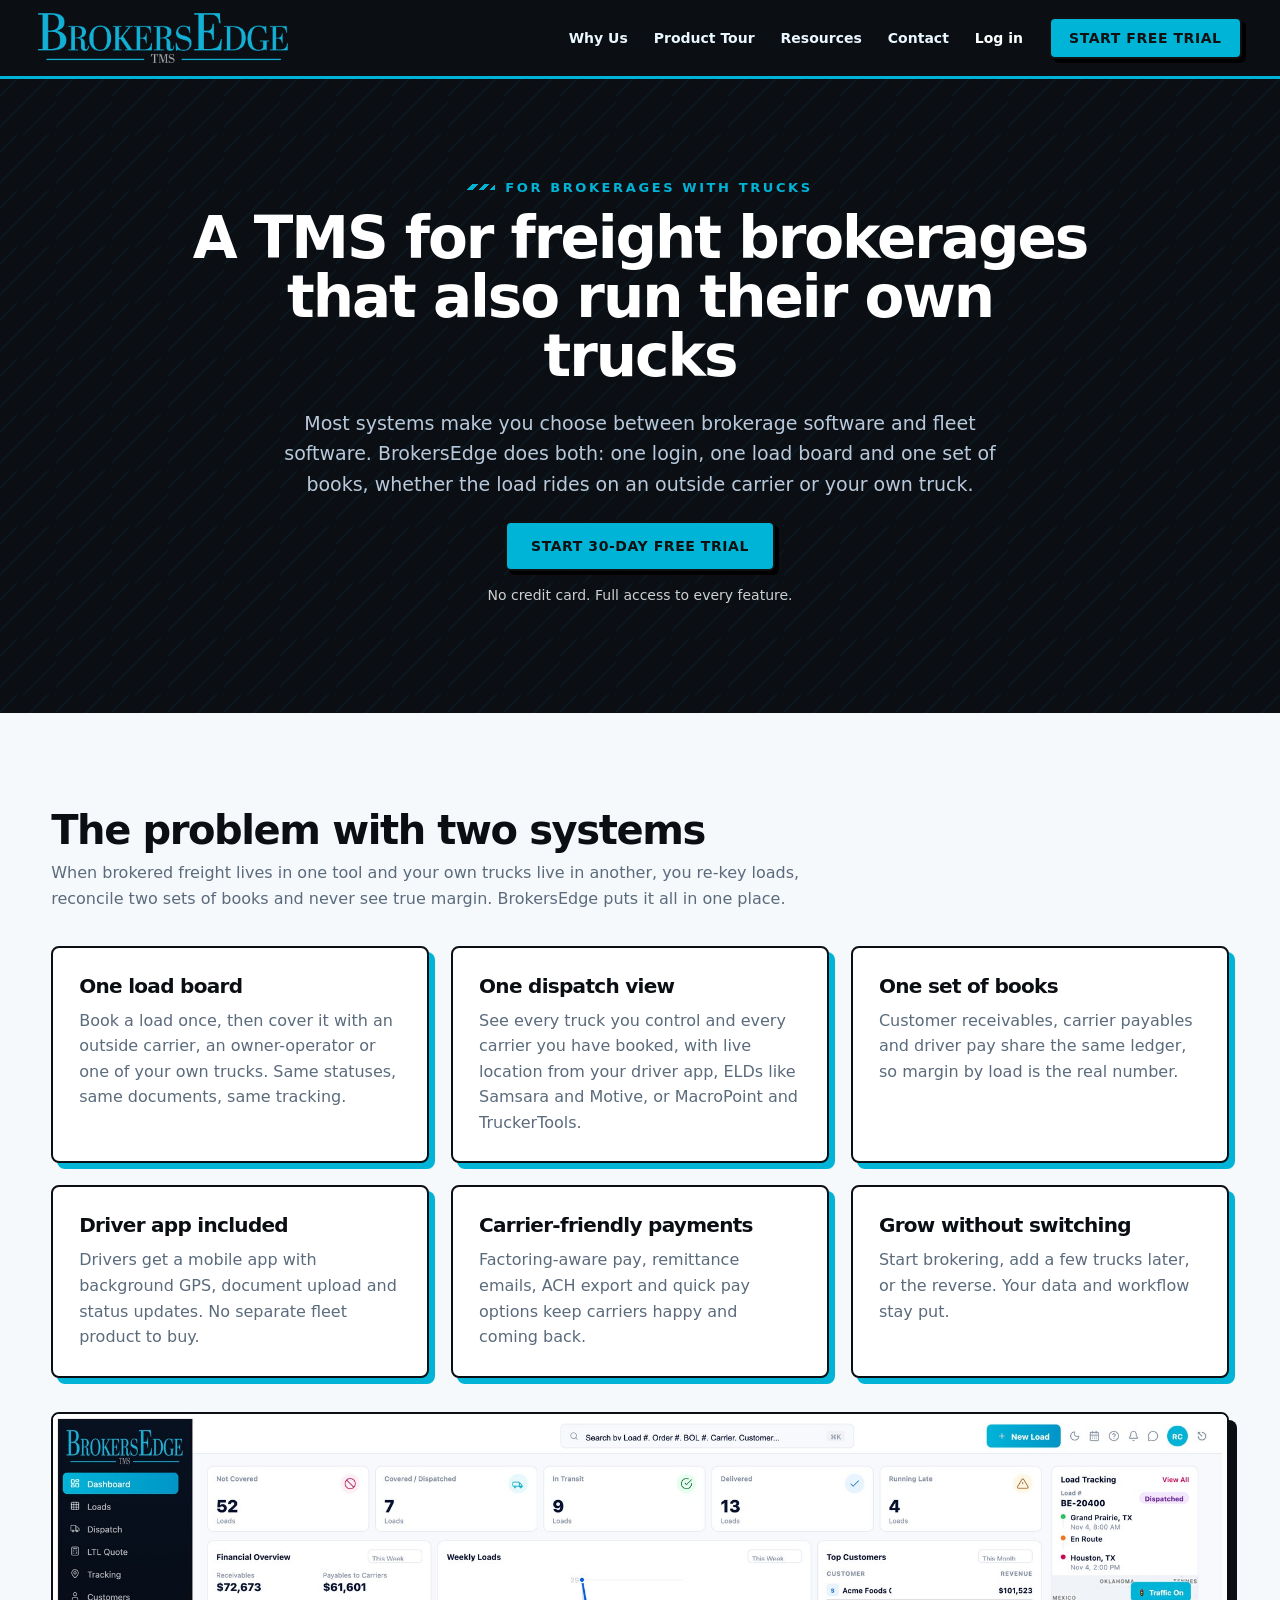
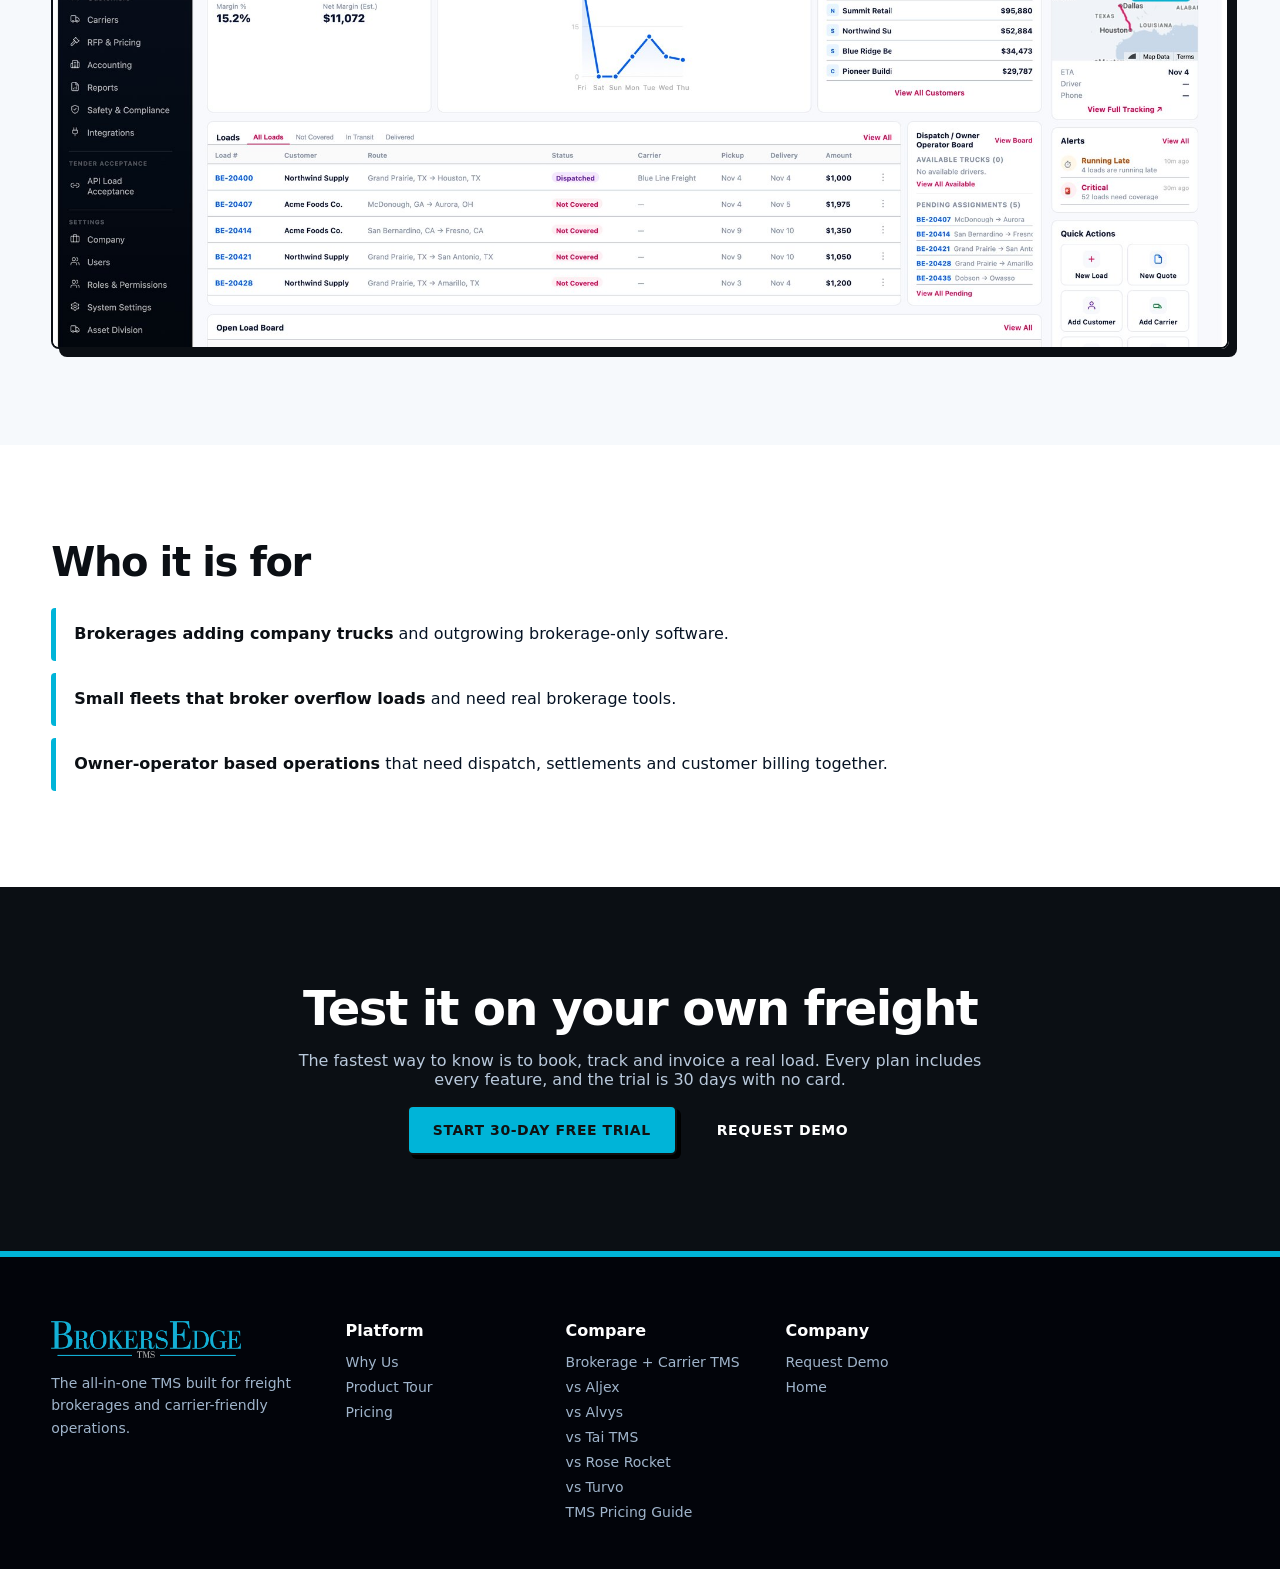
==== brokerage-carrier-tms/index.html @ 04bc756b "Track signup/login CTA clicks as GA4 events" ====
<!DOCTYPE html>
<html lang="en">
<head>
  <meta charset="UTF-8" />
  <meta name="viewport" content="width=device-width, initial-scale=1.0" />
  <title>TMS for Brokerages That Run Their Own Trucks | BrokersEdge TMS</title>
  <meta name="description" content="One TMS for freight brokerages that also run their own trucks: one load board, one dispatch view, one set of books, live tracking and a driver app." />
  <link rel="canonical" href="https://www.brokersedgetms.com/brokerage-carrier-tms/" />
  <link rel="icon" type="image/png" href="/assets/brokersedge-logo-mark.png" />
  <link rel="apple-touch-icon" href="/assets/brokersedge-logo-mark.png" />

  <meta property="og:type" content="website" />
  <meta property="og:site_name" content="BrokersEdge TMS" />
  <meta property="og:title" content="TMS for Brokerages That Run Their Own Trucks | BrokersEdge TMS" />
  <meta property="og:description" content="One TMS for freight brokerages that also run their own trucks: one load board, one dispatch view, one set of books, live tracking and a driver app." />
  <meta property="og:url" content="https://www.brokersedgetms.com/brokerage-carrier-tms/" />
  <meta property="og:image" content="https://www.brokersedgetms.com/assets/new-dashboard.png" />

  <meta name="twitter:card" content="summary_large_image" />
  <meta name="twitter:title" content="TMS for Brokerages That Run Their Own Trucks | BrokersEdge TMS" />
  <meta name="twitter:description" content="One TMS for freight brokerages that also run their own trucks: one load board, one dispatch view, one set of books, live tracking and a driver app." />
  <meta name="twitter:image" content="https://www.brokersedgetms.com/assets/new-dashboard.png" />

  <link rel="stylesheet" href="/styles.css" />
  
<!-- Google tag (gtag.js) -->
<script async src="https://www.googletagmanager.com/gtag/js?id=G-B9E0DRJ74R"></script>
<script>
  window.dataLayer = window.dataLayer || [];
  function gtag(){dataLayer.push(arguments);}
  gtag('js', new Date());
  gtag('config', 'G-B9E0DRJ74R');
</script>
</head>
<body>
  <header class="site-header" id="top">
    <nav class="nav-shell">
      <a class="brand" href="/" aria-label="BrokersEdge TMS home">
        <img src="/assets/brokersedge-logo-wide-clear.png" alt="BrokersEdge TMS logo" />
      </a>
      <button class="menu-toggle" aria-label="Open menu" aria-expanded="false">☰</button>
      <div class="nav-links" data-nav>
        <a href="/#edge">Why Us</a>
        <a href="/#tour">Product Tour</a>
        <a href="/resources/">Resources</a>
        <a href="/#contact">Contact</a>
        <a class="login" href="https://app.brokersedgetms.com/login">Log in</a>
        <a class="btn btn-primary" href="https://app.brokersedgetms.com/signup">Start Free Trial</a>
      </div>
    </nav>
  </header>

  <main>
    <section class="hero section-pad">
      <div class="hero-bg"></div>
      <div class="container center-copy" style="max-width:900px">
        <p class="eyebrow">For brokerages with trucks</p>
        <h1 style="font-size:clamp(34px,5vw,58px)">A TMS for freight brokerages that also run their own trucks</h1>
        <p class="hero-text">Most systems make you choose between brokerage software and fleet software. BrokersEdge does both: one login, one load board and one set of books, whether the load rides on an outside carrier or your own truck.</p>
        <p style="margin-top:22px"><a class="btn btn-primary" href="https://app.brokersedgetms.com/signup">Start 30-Day Free Trial</a></p>
        <p style="margin-top:10px;font-size:14px;opacity:.8">No credit card. Full access to every feature.</p>
      </div>
    </section>
<section class="section-pad light"><div class="container">
  <h2 class="cmp-h">The problem with two systems</h2>
  <p class="cmp-sub">When brokered freight lives in one tool and your own trucks live in another, you re-key loads, reconcile two sets of books and never see true margin. BrokersEdge puts it all in one place.</p>
  <div class="cmp-grid">
    <div class="cmp-card"><h3>One load board</h3><p>Book a load once, then cover it with an outside carrier, an owner-operator or one of your own trucks. Same statuses, same documents, same tracking.</p></div>
    <div class="cmp-card"><h3>One dispatch view</h3><p>See every truck you control and every carrier you have booked, with live location from your driver app, ELDs like Samsara and Motive, or MacroPoint and TruckerTools.</p></div>
    <div class="cmp-card"><h3>One set of books</h3><p>Customer receivables, carrier payables and driver pay share the same ledger, so margin by load is the real number.</p></div>
    <div class="cmp-card"><h3>Driver app included</h3><p>Drivers get a mobile app with background GPS, document upload and status updates. No separate fleet product to buy.</p></div>
    <div class="cmp-card"><h3>Carrier-friendly payments</h3><p>Factoring-aware pay, remittance emails, ACH export and quick pay options keep carriers happy and coming back.</p></div>
    <div class="cmp-card"><h3>Grow without switching</h3><p>Start brokering, add a few trucks later, or the reverse. Your data and workflow stay put.</p></div>
  </div>
  <div class="cmp-shot"><img src="/assets/app-dashboard.jpg" alt="BrokersEdge TMS dashboard" loading="lazy" /></div>
</div></section>
<section class="section-pad"><div class="container">
  <h2 class="cmp-h">Who it is for</h2>
  <ul class="cmp-list">
   <li><b>Brokerages adding company trucks</b> and outgrowing brokerage-only software.</li>
   <li><b>Small fleets that broker overflow loads</b> and need real brokerage tools.</li>
   <li><b>Owner-operator based operations</b> that need dispatch, settlements and customer billing together.</li>
  </ul>
</div></section>
    <section class="section-pad dark-panel">
      <div class="container center-copy">
        <h2>Test it on your own freight</h2>
        <p>The fastest way to know is to book, track and invoice a real load. Every plan includes every feature, and the trial is 30 days with no card.</p>
      </div>
      <div class="container" style="margin-top:16px;text-align:center">
        <a class="btn btn-primary" href="https://app.brokersedgetms.com/signup">Start 30-Day Free Trial</a>
        <a class="btn" href="/#contact" style="margin-left:10px">Request Demo</a>
      </div>
    </section>
  </main>

  <footer class="footer">
    <div class="container footer-grid">
      <div>
        <img src="/assets/brokersedge-logo-wide-clear.png" alt="BrokersEdge TMS logo" />
        <p>The all-in-one TMS built for freight brokerages and carrier-friendly operations.</p>
      </div>
      <div><h4>Platform</h4><a href="/#edge">Why Us</a><a href="/#tour">Product Tour</a><a href="/#pricing">Pricing</a></div>
      <div><h4>Compare</h4><a href="/brokerage-carrier-tms/">Brokerage + Carrier TMS</a><a href="/vs/aljex/">vs Aljex</a><a href="/vs/alvys/">vs Alvys</a><a href="/vs/tai-tms/">vs Tai TMS</a><a href="/vs/rose-rocket/">vs Rose Rocket</a><a href="/vs/turvo/">vs Turvo</a><a href="/guides/tms-pricing/">TMS Pricing Guide</a></div>
      <div><h4>Company</h4><a href="/#contact">Request Demo</a><a href="/">Home</a></div>
    </div>
  </footer>
  <script src="/script.js"></script>
<script>
/* CTA click tracking -> GA4 events (trial_cta_click, login_click) */
document.addEventListener('click',function(e){
  var a=e.target.closest&&e.target.closest('a[href]'); if(!a||typeof gtag!=='function')return;
  var h=a.getAttribute('href')||'', n='';
  if(h.indexOf('app.brokersedgetms.com/signup')>-1)n='trial_cta_click';
  else if(h.indexOf('app.brokersedgetms.com/login')>-1)n='login_click';
  if(!n)return;
  gtag('event',n,{link_text:(a.textContent||'').trim().slice(0,60),page_path:location.pathname,transport_type:'beacon'});
},true);
</script>
</body>
</html>
---- styles.css ----
:root{
  --ink:#061324;--black:#02040a;--navy:#071528;--navy2:#0a1d36;
  --cyan:#18b7d8;--cyan-2:#7ee7ff;--accent:#00b4d8;--accent-hover:#0098b8;
  --green:#22c55e;--amber:#f59e0b;--white:#fff;--muted:#64748b;--soft:#f6f9fc;--line:#e3ebf4;
  --shadow:0 24px 80px rgba(6,19,36,.16);--radius:22px;
}
*{box-sizing:border-box}
html{scroll-behavior:smooth}
body{margin:0;font-family:Inter,ui-sans-serif,system-ui,-apple-system,"Segoe UI",Arial,sans-serif;color:var(--ink);background:#fff;overflow-x:hidden}
a{color:inherit;text-decoration:none}img{max-width:100%;display:block}
.container{width:min(1180px,92vw);margin:0 auto}.section-pad{padding:96px 0}
h1,h2,h3{letter-spacing:-.03em;margin:0}
h2{font-size:clamp(30px,4vw,48px);line-height:1.08}
.center-copy{text-align:center}.center-copy p{max-width:720px;margin-left:auto;margin-right:auto}
.eyebrow{display:inline-block;color:var(--accent);font-weight:900;font-size:13px;letter-spacing:.14em;text-transform:uppercase;margin:0 0 14px}

/* header */
.site-header{position:sticky;top:0;z-index:50;background:rgba(2,4,10,.82);backdrop-filter:blur(14px);border-bottom:1px solid rgba(24,183,216,.2)}
.nav-shell{width:min(1240px,94vw);margin:auto;display:flex;align-items:center;justify-content:space-between;min-height:76px}
.brand img{width:250px;height:auto}
.nav-links{display:flex;align-items:center;gap:26px;color:#eaf7ff;font-weight:800;font-size:14px}
.nav-links a:not(.btn):hover{color:var(--cyan)}.login{color:#fff}
.menu-toggle{display:none;background:none;border:0;color:#fff;font-size:28px}
.btn{display:inline-flex;align-items:center;justify-content:center;gap:10px;border-radius:13px;padding:15px 24px;font-weight:900;border:1px solid transparent;cursor:pointer;transition:transform .18s,box-shadow .18s,background .18s;font-size:15px;font-family:inherit}
.btn:hover{transform:translateY(-2px)}
.btn-primary{background:linear-gradient(135deg,#00c6ea,#0093b8);color:#00131c;box-shadow:0 10px 30px rgba(0,180,216,.35)}
.btn-primary:hover{box-shadow:0 14px 40px rgba(0,180,216,.55)}
.btn-secondary{background:rgba(255,255,255,.06);color:#fff;border-color:rgba(255,255,255,.28)}
.btn-secondary:hover{background:rgba(255,255,255,.14)}
.btn-lg{padding:18px 30px;font-size:16px}
.pulse{animation:pulseBtn 2.4s infinite}
@keyframes pulseBtn{0%{box-shadow:0 0 0 0 rgba(0,198,234,.55)}70%{box-shadow:0 0 0 18px rgba(0,198,234,0)}100%{box-shadow:0 0 0 0 rgba(0,198,234,0)}}

/* hero */
.hero{position:relative;background:var(--black);color:#fff;overflow:hidden}
.hero-bg{position:absolute;inset:0;background:radial-gradient(900px 500px at 78% 10%,rgba(0,180,216,.28),transparent 60%),radial-gradient(700px 500px at 5% 90%,rgba(24,90,216,.22),transparent 60%);pointer-events:none}
.hero-bg:after{content:"";position:absolute;inset:0;background-image:linear-gradient(rgba(255,255,255,.04) 1px,transparent 1px),linear-gradient(90deg,rgba(255,255,255,.04) 1px,transparent 1px);background-size:56px 56px;-webkit-mask-image:radial-gradient(ellipse at 50% 30%,#000 20%,transparent 75%);mask-image:radial-gradient(ellipse at 50% 30%,#000 20%,transparent 75%)}
.hero .container{position:relative;z-index:2}
.hero h1{font-size:clamp(38px,6vw,72px);line-height:1.02;margin-bottom:22px}
.grad{background:linear-gradient(90deg,#7ee7ff,#00b4d8 50%,#5b8cff);-webkit-background-clip:text;background-clip:text;color:transparent}
.hero-text{font-size:19px;line-height:1.6;color:#b9c9dc;max-width:640px}
.hero-grid{display:grid;grid-template-columns:1.05fr .95fr;gap:56px;align-items:center}
.hero-actions{display:flex;gap:14px;flex-wrap:wrap;margin:30px 0 26px}
.hero-pill{display:inline-flex;align-items:center;gap:8px;background:rgba(0,180,216,.12);border:1px solid rgba(0,180,216,.4);color:var(--cyan-2);padding:8px 14px;border-radius:999px;font-weight:800;font-size:13px;margin-bottom:22px}
.dot{width:8px;height:8px;border-radius:50%;background:var(--green);box-shadow:0 0 0 0 rgba(34,197,94,.7);animation:ping 1.8s infinite}
@keyframes ping{70%{box-shadow:0 0 0 10px rgba(34,197,94,0)}100%{box-shadow:0 0 0 0 rgba(34,197,94,0)}}
.hero-stats{display:flex;gap:34px;flex-wrap:wrap;margin-top:8px}
.hero-stats b{display:block;font-size:30px;color:#fff;letter-spacing:-.03em}.hero-stats span{font-size:13px;color:#8aa0b8;font-weight:700}

/* hero live card */
.live{position:relative;min-height:470px}
.load-card{position:relative;background:linear-gradient(160deg,#0c2240,#071528);border:1px solid rgba(126,231,255,.25);border-radius:24px;padding:24px;box-shadow:0 40px 100px rgba(0,0,0,.55),0 0 80px rgba(0,180,216,.15);animation:floaty 6s ease-in-out infinite}
@keyframes floaty{50%{transform:translateY(-10px)}}
.lc-top{display:flex;justify-content:space-between;align-items:center;margin-bottom:6px}
.lc-id{font-weight:900;font-size:18px}.lc-badge{font-size:12px;font-weight:900;padding:6px 12px;border-radius:999px;background:rgba(0,180,216,.18);color:var(--cyan-2);transition:all .4s}
.lc-lane{color:#9fb4cb;font-size:14px;margin-bottom:22px}
.steps{display:flex;align-items:center;margin:8px 0 26px}
.step{display:flex;flex-direction:column;align-items:center;gap:8px;font-size:11px;font-weight:800;color:#6f86a0;flex:0 0 auto;width:62px;text-align:center}
.step i{width:16px;height:16px;border-radius:50%;background:#16304f;border:2px solid #24476e;transition:all .4s}
.step.on{color:#fff}.step.on i{background:var(--cyan);border-color:var(--cyan-2);box-shadow:0 0 16px rgba(0,198,234,.8)}
.bar{flex:1;height:3px;background:#16304f;margin-bottom:22px;position:relative;overflow:hidden;border-radius:3px}
.bar b{position:absolute;inset:0;width:0;background:linear-gradient(90deg,var(--cyan),var(--cyan-2));transition:width .9s ease}
.bar.on b{width:100%}
.lc-grid{display:grid;grid-template-columns:repeat(3,1fr);gap:10px}
.lc-cell{background:rgba(255,255,255,.05);border-radius:12px;padding:12px}
.lc-cell small{display:block;color:#7f97b2;font-size:11px;font-weight:800;text-transform:uppercase;letter-spacing:.06em}
.lc-cell b{font-size:17px}
.float{position:absolute;background:#fff;color:var(--ink);border-radius:16px;padding:13px 16px;font-size:13px;font-weight:800;box-shadow:0 20px 50px rgba(0,0,0,.45);display:flex;gap:10px;align-items:center;opacity:0;transform:translateY(16px) scale(.96);transition:opacity .6s,transform .6s;max-width:250px}
.float.show{opacity:1;transform:none}
.float small{display:block;font-weight:600;color:var(--muted);font-size:11px}
.float .ic{font-size:22px}
.f1{left:-34px;top:-22px}.f2{right:-24px;top:128px}.f3{left:-40px;bottom:70px}.f4{right:-10px;bottom:-26px}

/* marquee */
.marquee{background:#050b16;border-top:1px solid rgba(255,255,255,.07);border-bottom:1px solid rgba(255,255,255,.07);overflow:hidden;padding:18px 0}
.marquee-track{display:flex;gap:56px;width:max-content;animation:scroll 38s linear infinite;color:#8aa0b8;font-weight:900;font-size:15px;letter-spacing:.02em;white-space:nowrap}
.marquee-track span:before{content:"✦";color:var(--cyan);margin-right:14px}
@keyframes scroll{to{transform:translateX(-50%)}}

/* sections */
.light{background:var(--soft)}
.dark-panel{background:var(--navy);color:#fff}
.dark-panel p{color:#b9c9dc}
.lead{font-size:18px;color:var(--muted);line-height:1.6;margin-top:16px}
.dark-panel .lead{color:#b9c9dc}
.feature-grid{display:grid;grid-template-columns:repeat(3,1fr);gap:22px;margin-top:46px}
.feature-card{background:#fff;border:1px solid var(--line);border-radius:var(--radius);padding:28px;box-shadow:0 10px 30px rgba(6,19,36,.05);transition:transform .25s,box-shadow .25s,border-color .25s}
.feature-card:hover{transform:translateY(-6px);box-shadow:0 24px 60px rgba(0,180,216,.18);border-color:rgba(0,180,216,.5)}
.feature-card h3{font-size:20px;margin:14px 0 8px}.feature-card p{color:var(--muted);line-height:1.6;margin:0}
.icon{width:50px;height:50px;border-radius:14px;background:linear-gradient(135deg,rgba(0,198,234,.18),rgba(91,140,255,.18));display:grid;place-items:center;font-size:24px}
.tag{display:inline-block;margin-top:14px;font-size:12px;font-weight:900;color:#0a7a94;background:#e3f8fd;padding:5px 10px;border-radius:999px}

/* differentiators */
.diff{display:grid;grid-template-columns:repeat(2,1fr);gap:22px;margin-top:46px}
.diff .feature-card{background:linear-gradient(160deg,#0c2240,#08182d);border-color:rgba(126,231,255,.18);color:#fff}
.diff .feature-card p{color:#aebfd3}.diff .feature-card .tag{background:rgba(0,180,216,.16);color:var(--cyan-2)}

/* tour */
.tour-tabs{display:flex;gap:10px;flex-wrap:wrap;justify-content:center;margin:34px 0 26px}
.tour-tab{background:rgba(255,255,255,.06);color:#cfe0f2;border:1px solid rgba(255,255,255,.15);border-radius:999px;padding:12px 22px;font-weight:900;cursor:pointer;font-family:inherit;font-size:14px;transition:all .2s}
.tour-tab.active,.tour-tab:hover{background:var(--accent);color:#00131c;border-color:var(--accent)}
.tour-frame{background:#0a1a2f;border:1px solid rgba(126,231,255,.22);border-radius:22px;box-shadow:0 40px 120px rgba(0,0,0,.5);overflow:hidden}
.tf-bar{display:flex;gap:7px;padding:13px 16px;background:#06111f;align-items:center}
.tf-bar i{width:11px;height:11px;border-radius:50%;background:#26405f}.tf-bar span{margin-left:12px;color:#6f86a0;font-size:12px;font-weight:700}
.tour-pane{display:none;padding:26px;animation:fadeUp .5s}.tour-pane.active{display:block}
@keyframes fadeUp{from{opacity:0;transform:translateY(14px)}to{opacity:1;transform:none}}
.tbl{width:100%;border-collapse:collapse;font-size:14px;color:#dbe8f6}
.tbl th{text-align:left;color:#7f97b2;font-size:11px;letter-spacing:.08em;text-transform:uppercase;padding:10px 12px}
.tbl td{padding:13px 12px;border-top:1px solid rgba(255,255,255,.07)}
.tbl tr:hover td{background:rgba(0,180,216,.07)}
.pill{padding:4px 10px;border-radius:999px;font-size:11px;font-weight:900;display:inline-block}
.p-blue{background:rgba(0,180,216,.18);color:var(--cyan-2)}.p-green{background:rgba(34,197,94,.18);color:#6ee7a0}.p-amber{background:rgba(245,158,11,.18);color:#fbbf6a}.p-gray{background:rgba(255,255,255,.1);color:#cbd5e1}
.split{display:grid;grid-template-columns:1fr 1fr;gap:26px;align-items:center}
.mapbox{position:relative;height:290px;border-radius:16px;background:linear-gradient(160deg,#0b2542,#081a30);border:1px solid rgba(126,231,255,.18);overflow:hidden}
.mapbox svg{position:absolute;inset:0;width:100%;height:100%}
.truck{position:absolute;left:0;top:0;font-size:24px;offset-path:path("M40 230 C 140 60, 260 250, 420 80");animation:drive 9s linear infinite}
@keyframes drive{from{offset-distance:0}to{offset-distance:100%}}
.kv{display:grid;grid-template-columns:1fr 1fr;gap:10px}
.kv div{background:rgba(255,255,255,.05);border-radius:12px;padding:13px}.kv small{display:block;color:#7f97b2;font-size:11px;font-weight:800;text-transform:uppercase}.kv b{font-size:20px;color:#fff}
.steplist{list-style:none;padding:0;margin:0;display:grid;gap:12px}
.steplist li{background:rgba(255,255,255,.05);border-radius:12px;padding:14px 16px;color:#dbe8f6;font-size:14px;display:flex;gap:12px;align-items:center}
.steplist li b{color:var(--cyan-2)}
.live-demo{margin-top:46px;display:grid;grid-template-columns:1fr 1fr;gap:40px;align-items:center}
.phone{width:290px;margin:auto;background:#fff;color:var(--ink);border-radius:36px;padding:14px;border:8px solid #0d1b2e;box-shadow:0 40px 100px rgba(0,0,0,.5)}
.phone h4{margin:6px 6px 2px;font-size:16px}.phone .sub{margin:0 6px 14px;color:var(--muted);font-size:12px}
.ph-map{height:130px;border-radius:14px;background:linear-gradient(160deg,#dff4fb,#c5e7f3);position:relative;overflow:hidden;margin-bottom:12px}
.ph-map svg{position:absolute;inset:0;width:100%;height:100%}
.ph-row{display:flex;justify-content:space-between;background:var(--soft);border-radius:12px;padding:10px 12px;margin-bottom:8px;font-size:12px;font-weight:700}
.ph-row b{font-size:14px}
.tl{margin:12px 4px 4px;font-size:12px;font-weight:700;color:var(--muted);display:grid;gap:8px}
.tl div:before{content:"";display:inline-block;width:9px;height:9px;border-radius:50%;background:var(--accent);margin-right:9px}

/* workflow */
.timeline{display:grid;grid-template-columns:repeat(5,1fr);gap:18px;margin-top:50px;position:relative}
.timeline:before{content:"";position:absolute;top:27px;left:8%;right:8%;height:3px;background:linear-gradient(90deg,transparent,var(--cyan),transparent)}
.tl-step{text-align:center;position:relative}
.tl-step span{width:56px;height:56px;border-radius:50%;background:var(--navy);color:var(--cyan-2);display:grid;place-items:center;margin:0 auto 14px;font-weight:900;font-size:20px;border:2px solid var(--cyan);box-shadow:0 0 22px rgba(0,180,216,.5)}
.tl-step h3{font-size:17px;margin-bottom:6px}.tl-step p{font-size:14px;color:#9fb4cb;margin:0;line-height:1.5}

/* counters */
.stats{display:grid;grid-template-columns:repeat(4,1fr);gap:22px;margin-top:44px}
.stat{background:#fff;border:1px solid var(--line);border-radius:var(--radius);padding:30px;text-align:center}
.stat b{display:block;font-size:48px;letter-spacing:-.04em;background:linear-gradient(90deg,#00b4d8,#5b8cff);-webkit-background-clip:text;background-clip:text;color:transparent}
.stat span{color:var(--muted);font-weight:700;font-size:14px}

/* pricing */
.pricing{display:grid;grid-template-columns:repeat(3,1fr);gap:22px;margin-top:46px;align-items:stretch}
.plan{background:#fff;border:1px solid var(--line);border-radius:var(--radius);padding:32px;display:flex;flex-direction:column;position:relative;transition:transform .25s,box-shadow .25s}
.plan:hover{transform:translateY(-6px);box-shadow:var(--shadow)}
.plan.pop{background:linear-gradient(160deg,#0c2240,#071528);color:#fff;border-color:var(--cyan);box-shadow:0 30px 80px rgba(0,180,216,.3);transform:scale(1.03)}
.plan.pop:hover{transform:scale(1.03) translateY(-6px)}
.plan .ribbon{position:absolute;top:-14px;left:50%;transform:translateX(-50%);background:var(--accent);color:#00131c;font-weight:900;font-size:12px;padding:6px 14px;border-radius:999px}
.plan h3{font-size:22px}.price{font-size:54px;font-weight:900;letter-spacing:-.04em;margin:12px 0 2px}.price small{font-size:16px;font-weight:700;color:var(--muted)}
.plan.pop .price small,.plan.pop li{color:#b9c9dc}
.plan ul{list-style:none;padding:0;margin:22px 0 26px;display:grid;gap:11px;flex:1}
.plan li{color:#334155;font-size:15px;font-weight:600}.plan li:before{content:"✓";color:var(--accent);font-weight:900;margin-right:10px}
.plan .btn{width:100%}
.plan:not(.pop) .btn-primary{background:var(--black);color:#fff;box-shadow:none}

/* faq */
.faq{max-width:820px;margin:44px auto 0;display:grid;gap:12px}
.faq details{background:#fff;border:1px solid var(--line);border-radius:16px;padding:20px 24px}
.faq summary{font-weight:900;cursor:pointer;font-size:17px}.faq p{color:var(--muted);line-height:1.6;margin:12px 0 0}

/* form / cta */
.cta-grid{display:grid;grid-template-columns:1fr 1fr;gap:56px;align-items:center}
.lead-form{background:#fff;color:var(--ink);border-radius:24px;padding:30px;display:grid;gap:16px;box-shadow:0 30px 90px rgba(0,0,0,.4)}
.lead-form label{display:grid;gap:7px;font-weight:800;font-size:14px}
.lead-form input{padding:15px;border:1px solid #d5e0ec;border-radius:12px;font-size:16px;font-family:inherit}
.lead-form input:focus{outline:2px solid var(--accent);border-color:transparent}

/* footer */
.footer{background:#02040a;color:#9fb4cb;padding:64px 0 40px}
.footer-grid{display:grid;grid-template-columns:1.4fr 1fr 1fr 1fr 1.2fr;gap:34px}
.footer img{width:190px;margin-bottom:14px}.footer h4{color:#fff;margin:0 0 14px}.footer a{display:block;margin:9px 0;font-size:14px}.footer a:hover{color:var(--cyan)}.footer p{font-size:14px;line-height:1.6}
.newsletter{display:flex;gap:8px}.newsletter input{flex:1;min-width:0;padding:12px;border-radius:10px;border:1px solid #1f3652;background:#0a1626;color:#fff}.newsletter button{border:0;border-radius:10px;background:var(--accent);padding:0 16px;font-weight:900;cursor:pointer}

/* reveal */
.reveal{opacity:0;transform:translateY(34px);transition:opacity .8s,transform .8s}
.reveal.in{opacity:1;transform:none}
.reveal[data-d="1"]{transition-delay:.1s}.reveal[data-d="2"]{transition-delay:.2s}.reveal[data-d="3"]{transition-delay:.3s}.reveal[data-d="4"]{transition-delay:.4s}
@media (prefers-reduced-motion:reduce){*{animation:none!important;transition:none!important}.reveal{opacity:1;transform:none}}

@media(max-width:980px){
  .hero-grid,.cta-grid,.split,.live-demo{grid-template-columns:1fr}
  .feature-grid,.pricing,.diff{grid-template-columns:1fr}.stats{grid-template-columns:1fr 1fr}
  .timeline{grid-template-columns:1fr}.timeline:before{display:none}
  .footer-grid{grid-template-columns:1fr 1fr}.plan.pop{transform:none}.plan.pop:hover{transform:translateY(-6px)}
  .float{display:none}.live{min-height:0}
  .menu-toggle{display:block}
  .nav-links{display:none;position:absolute;top:76px;left:0;right:0;background:#02040a;flex-direction:column;padding:24px;gap:18px;align-items:flex-start;border-bottom:1px solid rgba(24,183,216,.2)}
  .nav-links.open{display:flex}
}

/* ===== Industrial identity override ===== */
:root{--amber:#00b4d8;--amber-2:#7ee7ff;--steel:#0b0f14;--steel2:#121923;--paper:#f4f8fb;--radius:8px}
body{font-family:"Inter Tight",Inter,ui-sans-serif,system-ui,-apple-system,"Segoe UI",Arial,sans-serif}
.eyebrow{color:var(--amber);letter-spacing:.2em;display:inline-flex;align-items:center;gap:10px}
.eyebrow:before{content:"";width:28px;height:6px;background:repeating-linear-gradient(-45deg,var(--amber) 0 4px,#111 4px 8px)}
.light .eyebrow,.section-pad:not(.dark-panel):not(.hero) .eyebrow{color:#0086a3}
h1,h2,h3{letter-spacing:-.035em}
.site-header{background:#0b0f14;backdrop-filter:none;border-bottom:3px solid var(--amber)}
.btn{border-radius:6px;text-transform:uppercase;letter-spacing:.04em;font-size:14px}
.btn-primary{background:var(--amber);color:#111;box-shadow:4px 4px 0 #000;border:2px solid #111}
.btn-primary:hover{box-shadow:6px 6px 0 #000;transform:translate(-2px,-2px)}
.btn-secondary{background:transparent;border:2px solid #fff;border-radius:6px}
.pulse{animation:none}
.nav-links .btn{padding:11px 18px}
.hero,.dark-panel{background:var(--steel)}
.hero-bg{background:none}
.hero-bg:after{background-image:repeating-linear-gradient(-45deg,rgba(0,180,216,.05) 0 2px,transparent 2px 22px);-webkit-mask-image:none;mask-image:none}
.grad{background:none;color:var(--amber);-webkit-text-fill-color:var(--amber);position:relative}
.hero-pill{background:var(--amber);color:#111;border:0;border-radius:3px;font-weight:900;text-transform:uppercase;letter-spacing:.08em;font-size:12px}
.dot{background:#111;box-shadow:none;animation:blink 1.4s infinite}
@keyframes blink{50%{opacity:.2}}
.hero-stats b{color:var(--amber)}
/* load ticket */
.load-card{background:var(--paper);color:#161616;border:none;border-radius:4px;box-shadow:10px 10px 0 var(--amber);font-family:ui-monospace,SFMono-Regular,Menlo,monospace;animation:none;transform:rotate(1.2deg);position:relative}
.load-card:before{content:"";position:absolute;left:0;right:0;top:-8px;height:8px;background:radial-gradient(circle at 6px 0,transparent 5px,var(--paper) 5.5px) 0 0/16px 8px repeat-x}
.lc-id{font-size:20px;letter-spacing:.02em}.lc-id:before{content:"LOAD # ";font-size:11px;color:#777}
.lc-badge{background:#161616;color:var(--amber);border-radius:2px;text-transform:uppercase;letter-spacing:.1em}
.lc-lane{color:#555}
.step{color:#8a9aa8}.step i{background:var(--paper);border:2px solid #8a9aa8;border-radius:2px}
.step.on{color:#161616}.step.on i{background:var(--amber);border-color:#161616;box-shadow:none}
.bar{background:repeating-linear-gradient(90deg,#8a9aa8 0 6px,transparent 6px 10px);height:3px}.bar b{background:#161616}
.lc-cell{background:#e1ebf2;border-radius:2px}.lc-cell small{color:#5f6f7d}.lc-cell b{color:#161616}.lc-cell b[style]{color:#12803a!important}
.float{background:var(--amber);color:#111;border-radius:2px;box-shadow:4px 4px 0 #000;border:2px solid #111;transform:rotate(-2deg) translateY(16px)}
.float.show{transform:rotate(-2deg)}.f2,.f4{transform:rotate(2deg) translateY(16px)}.f2.show,.f4.show{transform:rotate(2deg)}
.float small{color:#00323d}
/* road */
.road{position:relative;height:46px;margin-top:56px;border-top:6px solid #1c2530;background:#161d27;overflow:hidden}
.road:before{content:"";position:absolute;left:0;right:0;top:20px;height:4px;background:repeating-linear-gradient(90deg,var(--amber) 0 34px,transparent 34px 68px);animation:lane 1.2s linear infinite}
@keyframes lane{to{background-position:-68px 0}}
.rtruck{position:absolute;top:2px;font-size:30px;left:-60px;animation:haul 9s linear infinite;transform:scaleX(-1)}
@keyframes haul{to{left:110%}}
/* marquee as hazard tape */
.marquee{background:var(--amber);border:0;padding:12px 0;border-top:3px solid #111;border-bottom:3px solid #111}
.marquee-track{color:#111;font-weight:900;text-transform:uppercase;letter-spacing:.08em;font-size:14px}.marquee-track span:before{content:"▰";color:#111}
/* squared components */
.feature-card,.stat,.plan,.faq details,.lead-form,.tour-frame,.phone{border-radius:6px}
.feature-card{box-shadow:none;border:2px solid #111;background:#fff}
.feature-card:hover{box-shadow:6px 6px 0 var(--amber);transform:translate(-3px,-3px);border-color:#111}
.icon{border-radius:4px;background:var(--amber)}
.tag{background:#111;color:var(--amber);border-radius:2px;text-transform:uppercase;letter-spacing:.06em;font-size:11px}
.diff .feature-card{background:var(--steel2);border:2px solid #2a3544;color:#fff}.diff .feature-card:hover{box-shadow:6px 6px 0 var(--amber);border-color:var(--amber)}
.diff .feature-card .tag{background:var(--amber);color:#111}
.tour-tab{border-radius:4px;text-transform:uppercase;letter-spacing:.05em;font-size:13px}
.tour-tab.active,.tour-tab:hover{background:var(--amber);color:#111;border-color:var(--amber)}
.tour-frame{border:2px solid #2a3544;box-shadow:10px 10px 0 var(--amber);background:var(--steel2)}.tf-bar{background:#0b0f14}
.pill{border-radius:2px}.p-blue{background:rgba(0,180,216,.18);color:var(--amber-2)}
.kv div,.steplist li{border-radius:4px;border-left:4px solid var(--amber)}
.mapbox{border-radius:4px;background:#0f1722}
.tl-step span{border-radius:4px;background:var(--amber);color:#111;border:2px solid #111;box-shadow:4px 4px 0 #000}
.timeline:before{height:0;border-top:4px dashed var(--amber);background:none}
.stat{border:2px solid #111;background:#fff}.stat b{background:none;color:#111;-webkit-text-fill-color:#111}.stat:nth-child(odd){box-shadow:6px 6px 0 var(--amber)}
.plan{border:2px solid #111;box-shadow:none}.plan:hover{box-shadow:8px 8px 0 var(--amber);transform:translate(-3px,-3px)}
.plan.pop{background:var(--steel);border-color:#111;box-shadow:10px 10px 0 var(--amber);transform:none}.plan.pop:hover{transform:translate(-3px,-3px)}
.plan .ribbon{background:var(--amber);color:#111;border-radius:2px;border:2px solid #111}
.plan li:before{color:#0086a3}.plan:not(.pop) .btn-primary{background:var(--amber);color:#111;box-shadow:4px 4px 0 #000}
.faq details{border:2px solid #111}
.phone{border-radius:28px;border-color:#111}
.lead-form{border:3px solid var(--amber);box-shadow:none}.lead-form input{border-radius:4px}
.footer{border-top:6px solid var(--amber)}
.light{background:#f6f9fc}
.newsletter button{background:var(--amber);color:#111}
.reveal{transform:translateY(24px)}
.shot{border:2px solid #2a3544;border-radius:6px;overflow:hidden;box-shadow:12px 12px 0 var(--amber);background:#fff;max-width:1100px;margin:0 auto}
.shot img,.tour-img{width:100%;height:auto;display:block}
.shot .tf-bar{background:#0b0f14}
.tour-pane:has(.tour-img){padding:0}
.trial-banner{margin-top:40px;background:var(--steel);color:#fff;border:2px solid #111;border-radius:6px;box-shadow:8px 8px 0 var(--amber);padding:22px 28px;display:flex;align-items:center;gap:22px;flex-wrap:wrap;justify-content:space-between}
.trial-banner b{font-size:24px;letter-spacing:-.02em;color:var(--amber)}.trial-banner span{flex:1;min-width:240px;color:#cfdbe8;font-weight:600}
.int-wrap{margin-top:46px;display:grid;gap:14px;overflow:hidden;-webkit-mask-image:linear-gradient(90deg,transparent,#000 8%,#000 92%,transparent);mask-image:linear-gradient(90deg,transparent,#000 8%,#000 92%,transparent)}
.int-row{overflow:hidden}.int-track{display:flex;gap:14px;width:max-content;animation:scroll 40s linear infinite}
.int-row.rev .int-track{animation-direction:reverse;animation-duration:48s}
.int-track span{background:var(--steel2);border:2px solid #2a3544;color:#fff;font-weight:800;font-size:17px;padding:16px 28px;border-radius:4px;white-space:nowrap}
.int-track span:hover{border-color:var(--amber);color:var(--amber)}

.gal{display:grid;grid-template-columns:1fr 1fr;gap:26px;margin-top:44px}
.gal-item{margin:0}.gal-item.wide{grid-column:1/-1}
.gal-item img{width:100%;height:auto;display:block;border:2px solid #2a3544;border-radius:6px;box-shadow:8px 8px 0 var(--amber);background:#fff}
.gal-item figcaption{margin-top:18px;font-weight:900;text-transform:uppercase;letter-spacing:.06em;font-size:14px;color:var(--amber)}
@media(max-width:980px){.gal{grid-template-columns:1fr}}

/* Whole-card click targets */
.feature-card{position:relative}
.feature-card h3 a::after{content:"";position:absolute;inset:0;z-index:1}
.feature-card h3 a{color:inherit;text-decoration:none}
.feature-card:has(h3 a){cursor:pointer;transition:transform .15s,box-shadow .15s}
.feature-card:has(h3 a):hover{transform:translate(-2px,-2px);box-shadow:6px 6px 0 #00b4d8}

/* Comparison / content pages */
.cmp-grid{display:grid;grid-template-columns:repeat(auto-fit,minmax(280px,1fr));gap:22px;margin-top:34px}
.cmp-card{background:#fff;border:2px solid #0b0f14;border-radius:8px;padding:26px;box-shadow:6px 6px 0 #00b4d8}
.cmp-card h3{margin:0 0 10px;font-size:20px;color:#0b0f14}
.cmp-card p{margin:0;color:#5b6b7c;line-height:1.6}
.cmp-table{width:100%;border-collapse:collapse;background:#fff;border:2px solid #0b0f14;border-radius:8px;overflow:hidden}
.cmp-table th{background:#0b0f14;color:#fff;text-align:left;padding:16px 20px}
.cmp-table th:nth-child(2){background:#00b4d8;color:#0b0f14}
.cmp-table td{padding:15px 20px;border-bottom:1px solid #dbe5ee;vertical-align:top;line-height:1.5}
.cmp-table td:first-child{font-weight:800;width:24%}
.cmp-table tr:nth-child(even) td{background:#f4f8fb}
.cmp-table td .y{color:#00809c;font-weight:800}
.cmp-note{color:#5b6b7c;margin-top:18px;font-size:14px}
.cmp-h{font-size:clamp(26px,3.4vw,40px);margin:0 0 8px;color:#0b0f14}
.cmp-sub{color:#5b6b7c;max-width:760px;margin:0 0 6px;line-height:1.6}
.cmp-list{margin:24px 0 0;padding:0;list-style:none;display:grid;gap:12px}
.cmp-list li{padding:14px 18px;background:#fff;border-left:5px solid #00b4d8;border-radius:4px;line-height:1.55}
.cmp-list li b{color:#0b0f14}
.cmp-shot{margin-top:34px;border:2px solid #0b0f14;border-radius:8px;overflow:hidden;box-shadow:8px 8px 0 #0b0f14}
.cmp-shot img{display:block;width:100%;height:auto}
@media(max-width:700px){.cmp-table{font-size:14px}.cmp-table td,.cmp-table th{padding:12px}}

/* Interactive tour */
.tour-tabs{display:flex;gap:12px;flex-wrap:wrap;justify-content:center;margin:34px 0 28px}
.tour-tab{background:#121923;color:#e6eef6;border:2px solid #2a3544;border-radius:4px;padding:14px 24px;font-weight:900;text-transform:uppercase;letter-spacing:.06em;font-size:14px;cursor:pointer;font-family:inherit;transition:all .15s}
.tour-tab:hover{border-color:#00b4d8;color:#fff}
.tour-tab.active{background:#00b4d8;border-color:#00b4d8;color:#04141a}
.tour-stage{position:relative;max-width:1180px;margin:0 auto}
.tour-frame{border:2px solid #2a3544;border-radius:6px;box-shadow:10px 10px 0 #00b4d8;overflow:hidden;background:#fff}
.tour-slide{display:none;cursor:pointer;animation:fadeUp .4s}
.tour-slide.active{display:block}
.tour-slide img{width:100%;height:auto;display:block}
.tour-arrow{position:absolute;top:50%;transform:translateY(-50%);z-index:3;width:48px;height:48px;border-radius:4px;border:2px solid #0b0f14;background:#00b4d8;color:#04141a;font-size:30px;line-height:1;font-weight:900;cursor:pointer;box-shadow:4px 4px 0 #0b0f14}
.tour-arrow.prev{left:-24px}.tour-arrow.next{right:-24px}
.tour-arrow:hover{background:#7ee7ff}
.tour-cap{text-align:center;margin-top:30px;font-weight:900;text-transform:uppercase;letter-spacing:.06em;font-size:15px;color:#00b4d8}
@media(max-width:1250px){.tour-arrow.prev{left:6px}.tour-arrow.next{right:6px}}
@media(max-width:700px){.tour-tab{padding:10px 14px;font-size:12px}}

/* ---- Distinct identity: route card, trust row, tour rail, pricing ladder ---- */
.route-card{background:#0f1620;border:2px solid #2a3544;border-radius:6px;padding:22px;box-shadow:12px 12px 0 #00b4d8;max-width:480px;margin-left:auto}
.rc-head{display:flex;justify-content:space-between;font-weight:900;letter-spacing:.12em;font-size:12px;color:#8fa3b8}
.rc-live{color:#00b4d8;display:flex;align-items:center;gap:6px}.rc-live i{width:8px;height:8px;border-radius:50%;background:#00b4d8;animation:pulseDot 1.4s infinite}
@keyframes pulseDot{50%{opacity:.25}}
.rc-map{width:100%;height:auto;margin:14px 0;border:1px solid #243546;border-radius:4px;display:block}
.rc-lane{display:flex;align-items:center;justify-content:space-between;gap:10px}
.rc-lane small,.rc-row small{display:block;font-size:11px;letter-spacing:.12em;color:#6f869b;font-weight:800}
.rc-lane b{font-size:20px;color:#fff}.rc-arrow{color:#00b4d8;font-size:26px;font-weight:900}
.rc-row{display:grid;grid-template-columns:repeat(3,1fr);gap:10px;margin-top:16px;padding-top:16px;border-top:1px dashed #2a3544}
.rc-row b{font-size:22px;color:#fff}
.rc-paid{margin-top:16px;padding:12px 14px;background:#06222b;border-left:5px solid #00b4d8;color:#cfe9f0;font-size:14px;animation:paidIn 9s infinite}
.rc-paid span{display:inline-block;background:#00b4d8;color:#04141a;font-weight:900;padding:2px 10px;border-radius:3px;margin-right:8px;letter-spacing:.1em}
@keyframes paidIn{0%,70%{opacity:.35}80%,100%{opacity:1}}
.trust-row{list-style:none;display:flex;flex-wrap:wrap;gap:12px 22px;padding:0;margin:30px 0 0}
.trust-row li{font-weight:800;color:#cfe0f2;font-size:15px;padding-left:26px;position:relative}
.trust-row li::before{content:"";position:absolute;left:0;top:3px;width:16px;height:16px;border-radius:3px;background:#00b4d8;box-shadow:inset 0 0 0 4px #0b0f14,0 0 0 2px #00b4d8}
/* Tour: vertical rail + screen */
.tour-wrap{display:grid;grid-template-columns:270px 1fr;gap:34px;align-items:start;margin-top:30px}
.tour-wrap .tour-tabs{flex-direction:column;flex-wrap:nowrap;justify-content:flex-start;gap:8px;margin:0}
.tour-wrap .tour-tab{text-align:left;text-transform:none;letter-spacing:0;padding:14px 18px;display:block;border-left:5px solid #2a3544}
.tour-wrap .tour-tab b{display:block;font-size:16px;text-transform:uppercase;letter-spacing:.05em}
.tour-wrap .tour-tab small{display:block;font-size:13px;font-weight:600;opacity:.7;margin-top:2px}
.tour-wrap .tour-tab.active{border-left-color:#fff}
.tour-wrap .tour-stage{grid-column:2;max-width:none;margin:0}
.tour-wrap .tour-cap{grid-column:2;margin-top:0;text-align:left}
.tour-wrap .tour-arrow.prev{left:12px}.tour-wrap .tour-arrow.next{right:12px}
@media(max-width:1000px){.tour-wrap{grid-template-columns:1fr}.tour-wrap .tour-tabs{flex-direction:row;flex-wrap:wrap}.tour-wrap .tour-tab small{display:none}.tour-wrap .tour-stage,.tour-wrap .tour-cap{grid-column:1}}
/* Pricing ladder */
.ladder{display:grid;gap:16px;margin-top:34px;max-width:980px}
.rung{display:grid;grid-template-columns:170px 1fr auto auto;align-items:center;gap:26px;background:#fff;border:2px solid #0b0f14;border-radius:6px;padding:22px 26px;box-shadow:6px 6px 0 #0b0f14}
.rung.pop{background:#0b0f14;color:#fff;box-shadow:6px 6px 0 #00b4d8}
.rg-loads b{font-size:48px;line-height:1;display:block;color:#00b4d8}.rg-loads span{font-weight:800;font-size:13px;text-transform:uppercase;letter-spacing:.08em;opacity:.75}
.rg-mid em{font-style:normal;font-weight:900;font-size:19px;display:block}.rg-mid small{opacity:.7;font-size:14px}
.rg-price{font-size:40px;font-weight:900}.rg-price small{font-size:16px;opacity:.7}
@media(max-width:800px){.rung{grid-template-columns:1fr 1fr}.rg-mid{grid-column:1/-1}}

/* Real load status bar (matches the app) */
.lsbar{display:flex;align-items:flex-start;background:#fff;border-radius:4px;margin-top:16px;padding:16px 8px 12px}
.ls-step{flex:1;display:flex;flex-direction:column;align-items:center;position:relative}
.ls-line{position:absolute;top:9px;right:50%;width:100%;height:2px;background:#d8e0ea;z-index:0;transition:background .4s}
.ls-step:first-child .ls-line{display:none}
.ls-dot{width:20px;height:20px;border-radius:50%;background:#d8e0ea;display:flex;align-items:center;justify-content:center;z-index:1;transition:all .4s;box-sizing:border-box}
.ls-dot svg{opacity:0}
.ls-step p{margin:6px 0 0;font-size:10px;line-height:1.25;text-align:center;color:#7a8a9c;font-weight:500}
.ls-step.done .ls-line{background:#22c55e}
.ls-step.done .ls-dot{background:#22c55e}.ls-step.done .ls-dot svg{opacity:1}
.ls-step.done p{color:#0b0f14;font-weight:500}
.ls-step.active .ls-dot{background:#005fee;border:3px solid #e8f4ff;box-shadow:0 0 0 2px #005fee33}
.ls-step.active p{color:#005fee;font-weight:800}
@media(max-width:520px){.ls-step p{font-size:8px}}

/* Driver app section */
.driver-grid{display:grid;grid-template-columns:380px 1fr;gap:70px;align-items:center}
.dphone{width:340px;margin:0 auto;background:#f4f7fb;border:10px solid #1b2430;border-radius:38px;box-shadow:12px 12px 0 #00b4d8;padding:30px 14px 18px;color:#0b0f14;position:relative}
.dp-notch{position:absolute;top:8px;left:50%;width:90px;height:20px;background:#1b2430;border-radius:12px;transform:translateX(-50%)}
.dp-head{display:flex;align-items:center;gap:10px;background:#fff;border-radius:10px;padding:10px 12px;margin-bottom:10px}
.dp-back{font-size:26px;color:#5b6b7c;line-height:1}
.dp-head b{display:block;font-size:16px}.dp-head small{color:#5b6b7c;font-size:12px}
.dp-steps{display:flex;justify-content:space-between;background:#fff;border-radius:10px;padding:10px 6px;margin-bottom:10px}
.dp-steps span{flex:1;text-align:center;font-size:11px;font-weight:800;color:#8fa0b2}
.dp-steps span em{display:block;font-style:normal;font-weight:600;font-size:8px;margin-top:2px}
.dp-steps .on{color:#16a34a}.dp-steps .cur{color:#005fee}
.dp-live{background:#eafaf0;border:1.5px solid #86d9a5;border-radius:10px;padding:10px 12px;margin-bottom:10px}
.dp-live b{color:#16a34a;font-size:14px;display:block}.dp-live small{color:#5b6b7c;font-size:11px}
.dp-card{background:#fff;border-radius:10px;padding:12px;margin-bottom:10px;border:1px solid #e3eaf2}
.dp-row{display:flex;align-items:center;gap:8px}.dp-row small{margin-left:auto;color:#5b6b7c;font-size:11px}
.dp-row i{width:9px;height:9px;border-radius:50%}.dp-row i.g{background:#22c55e}.dp-row i.r{background:#ef4444}
.dp-card p{margin:8px 0;font-weight:800;font-size:17px}
.dp-btns{display:flex;gap:8px}.dp-btns span{flex:1;text-align:center;padding:9px;border-radius:8px;font-size:13px;font-weight:800}
.dp-btns .nav{background:#e6efff;color:#005fee;border:1px solid #b8cffb}.dp-btns .call{background:#eafaf0;color:#16a34a;border:1px solid #86d9a5}
.drv-list{list-style:none;padding:0;margin:24px 0 30px;display:grid;gap:14px}
.drv-list li{padding:14px 18px;background:#121923;border-left:5px solid #00b4d8;border-radius:4px;color:#cfe0f2;line-height:1.55}
.drv-list li b{color:#fff}
@media(max-width:900px){.driver-grid{grid-template-columns:1fr;gap:40px}}
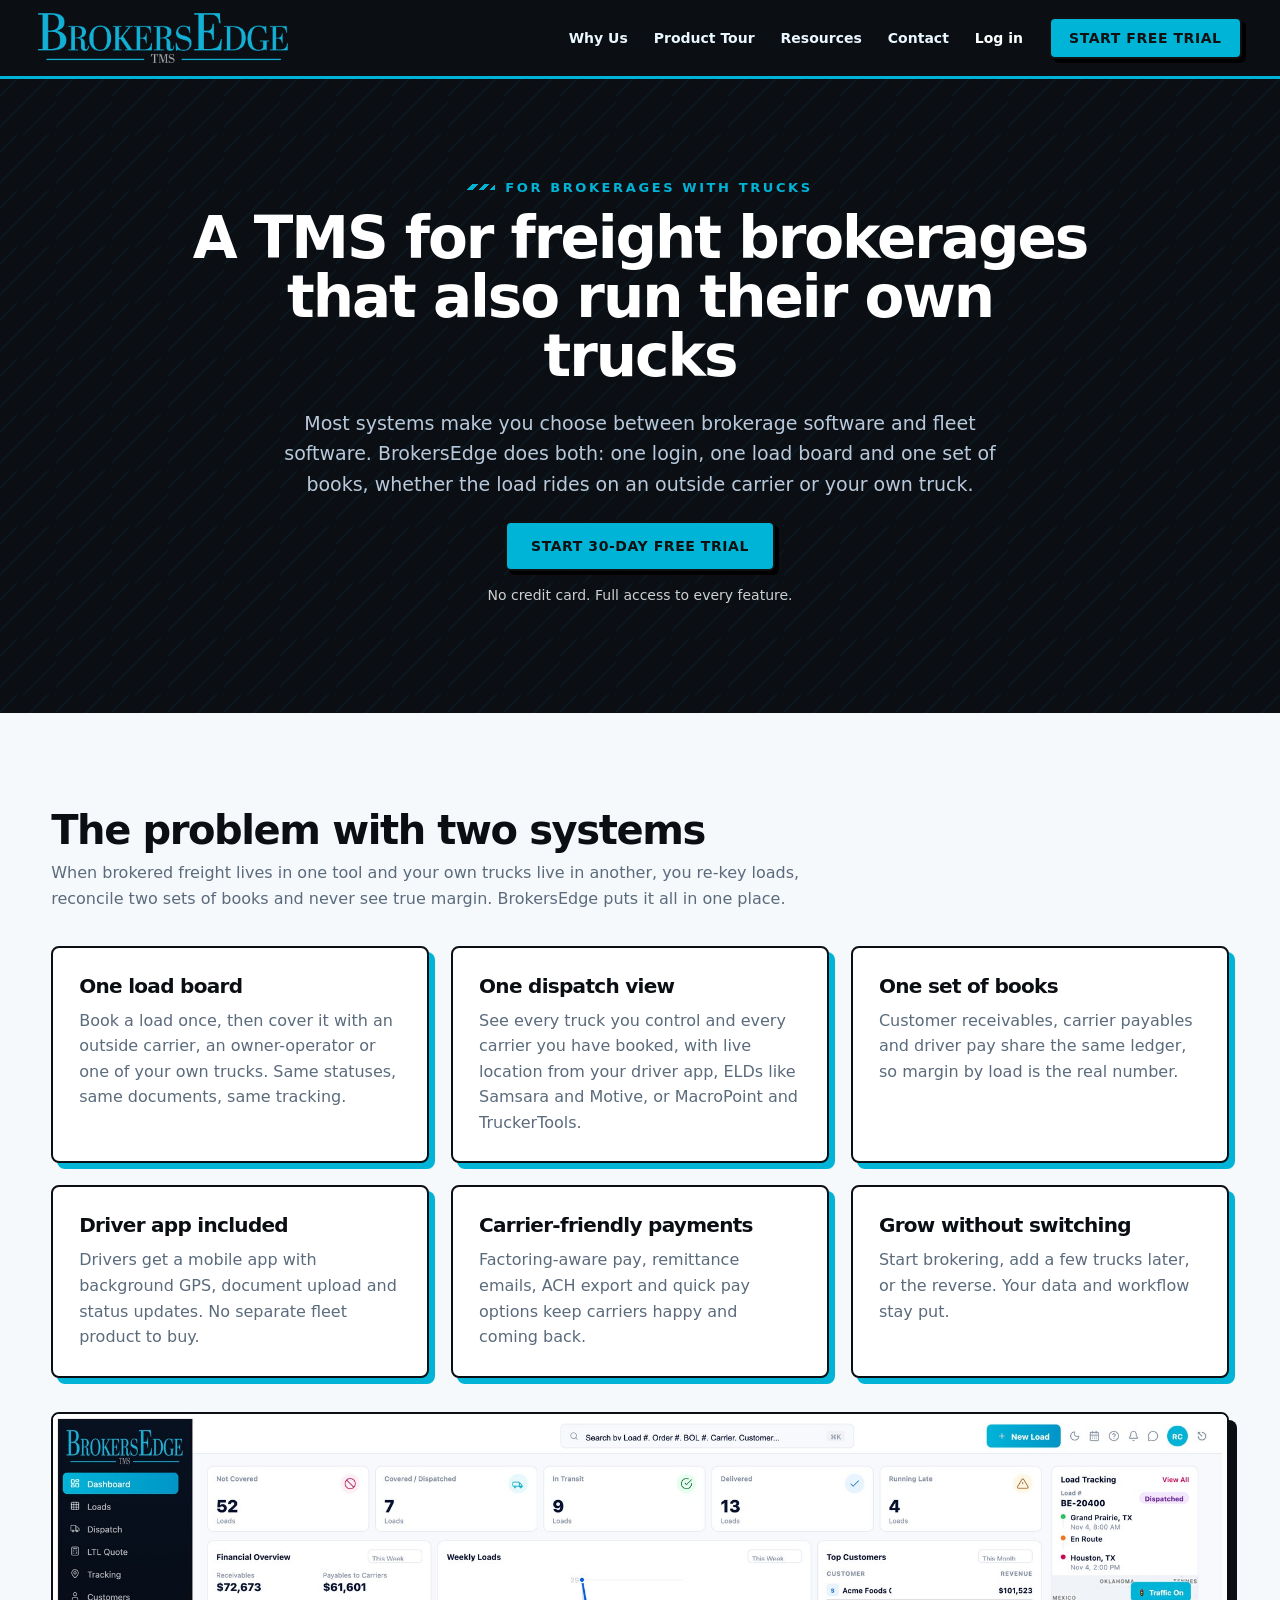
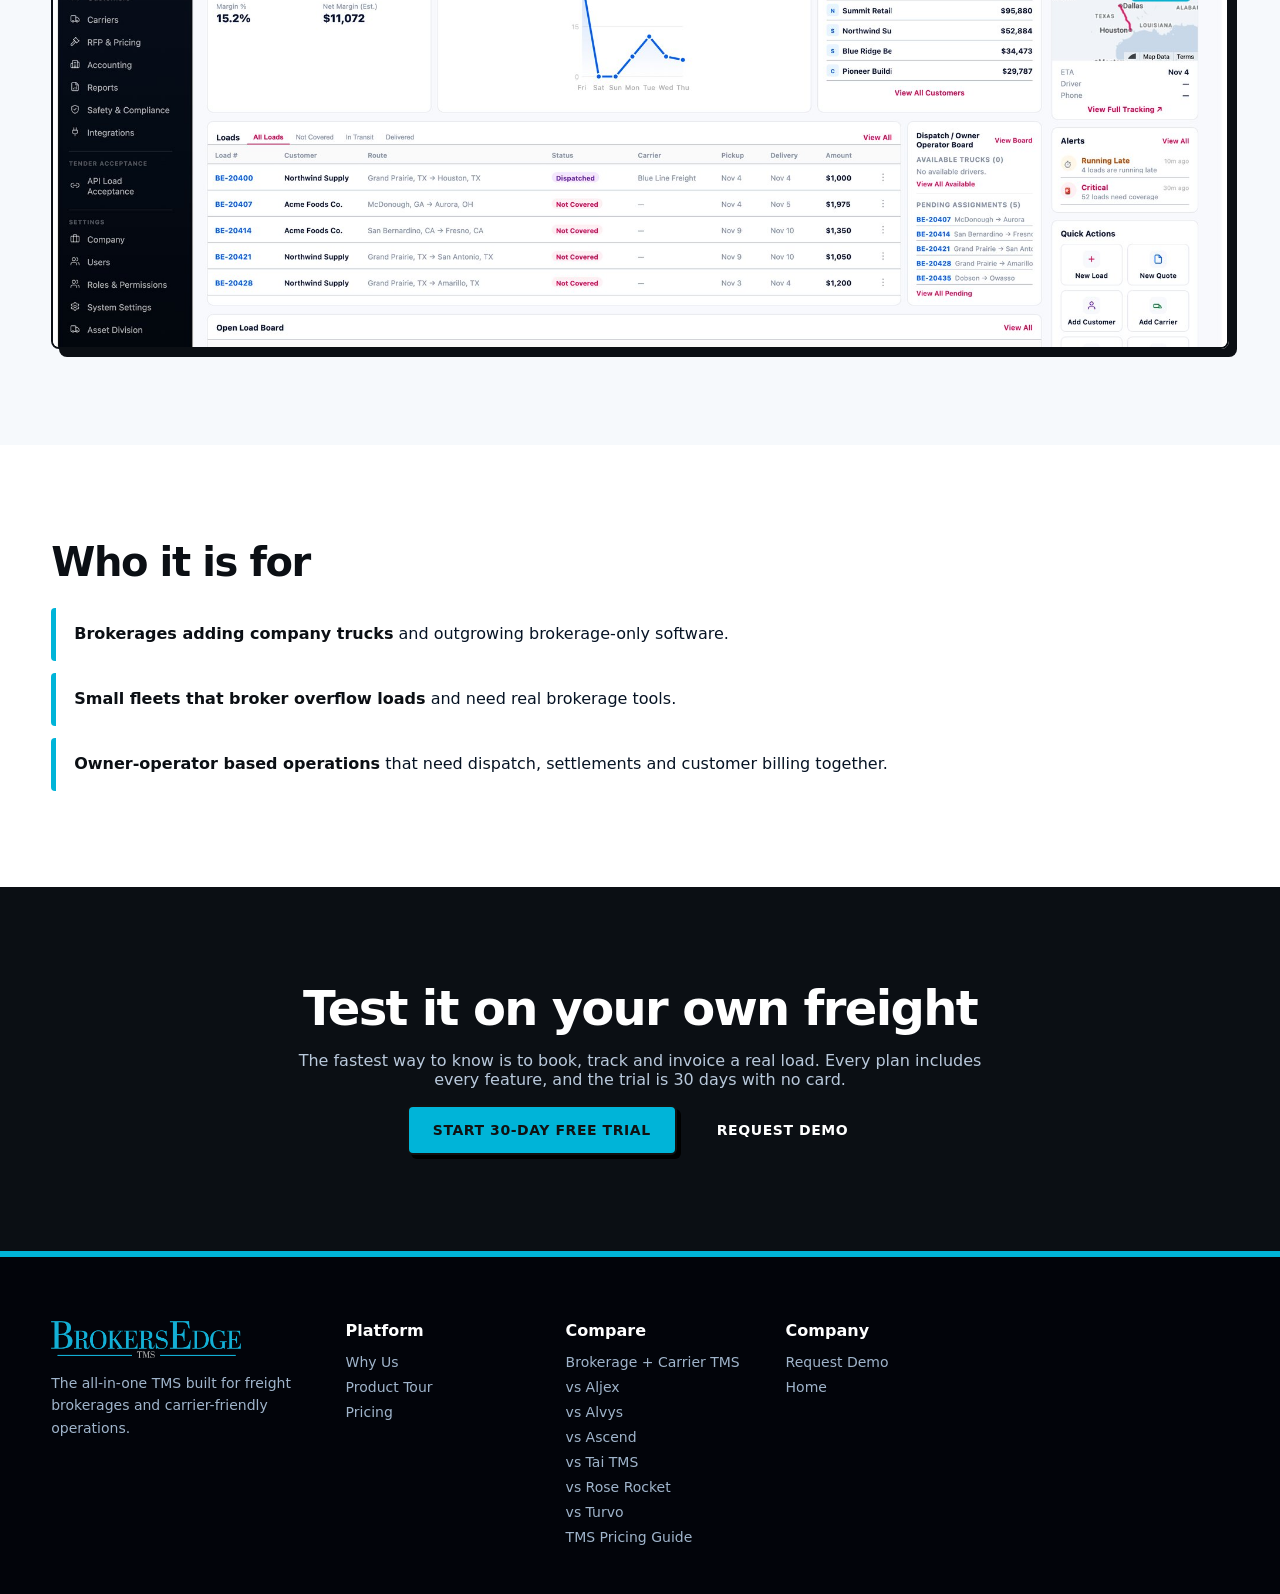
==== commit 6c51d7e2: "Add /vs/ascend/ comparison page, link from switch page and footers" ====
--- a/brokerage-carrier-tms/index.html
+++ b/brokerage-carrier-tms/index.html
@@ -40,7 +40,7 @@
       </a>
       <button class="menu-toggle" aria-label="Open menu" aria-expanded="false">☰</button>
       <div class="nav-links" data-nav>
-        <a href="/#edge">Why Us</a>
+        <a href="/#why">Why Us</a>
         <a href="/#tour">Product Tour</a>
         <a href="/resources/">Resources</a>
         <a href="/#contact">Contact</a>
@@ -100,8 +100,8 @@
         <img src="/assets/brokersedge-logo-wide-clear.png" alt="BrokersEdge TMS logo" />
         <p>The all-in-one TMS built for freight brokerages and carrier-friendly operations.</p>
       </div>
-      <div><h4>Platform</h4><a href="/#edge">Why Us</a><a href="/#tour">Product Tour</a><a href="/#pricing">Pricing</a></div>
-      <div><h4>Compare</h4><a href="/brokerage-carrier-tms/">Brokerage + Carrier TMS</a><a href="/vs/aljex/">vs Aljex</a><a href="/vs/alvys/">vs Alvys</a><a href="/vs/tai-tms/">vs Tai TMS</a><a href="/vs/rose-rocket/">vs Rose Rocket</a><a href="/vs/turvo/">vs Turvo</a><a href="/guides/tms-pricing/">TMS Pricing Guide</a></div>
+      <div><h4>Platform</h4><a href="/#why">Why Us</a><a href="/#tour">Product Tour</a><a href="/#pricing">Pricing</a></div>
+      <div><h4>Compare</h4><a href="/brokerage-carrier-tms/">Brokerage + Carrier TMS</a><a href="/vs/aljex/">vs Aljex</a><a href="/vs/alvys/">vs Alvys</a><a href="/vs/ascend/">vs Ascend</a><a href="/vs/tai-tms/">vs Tai TMS</a><a href="/vs/rose-rocket/">vs Rose Rocket</a><a href="/vs/turvo/">vs Turvo</a><a href="/guides/tms-pricing/">TMS Pricing Guide</a></div>
       <div><h4>Company</h4><a href="/#contact">Request Demo</a><a href="/">Home</a></div>
     </div>
   </footer>
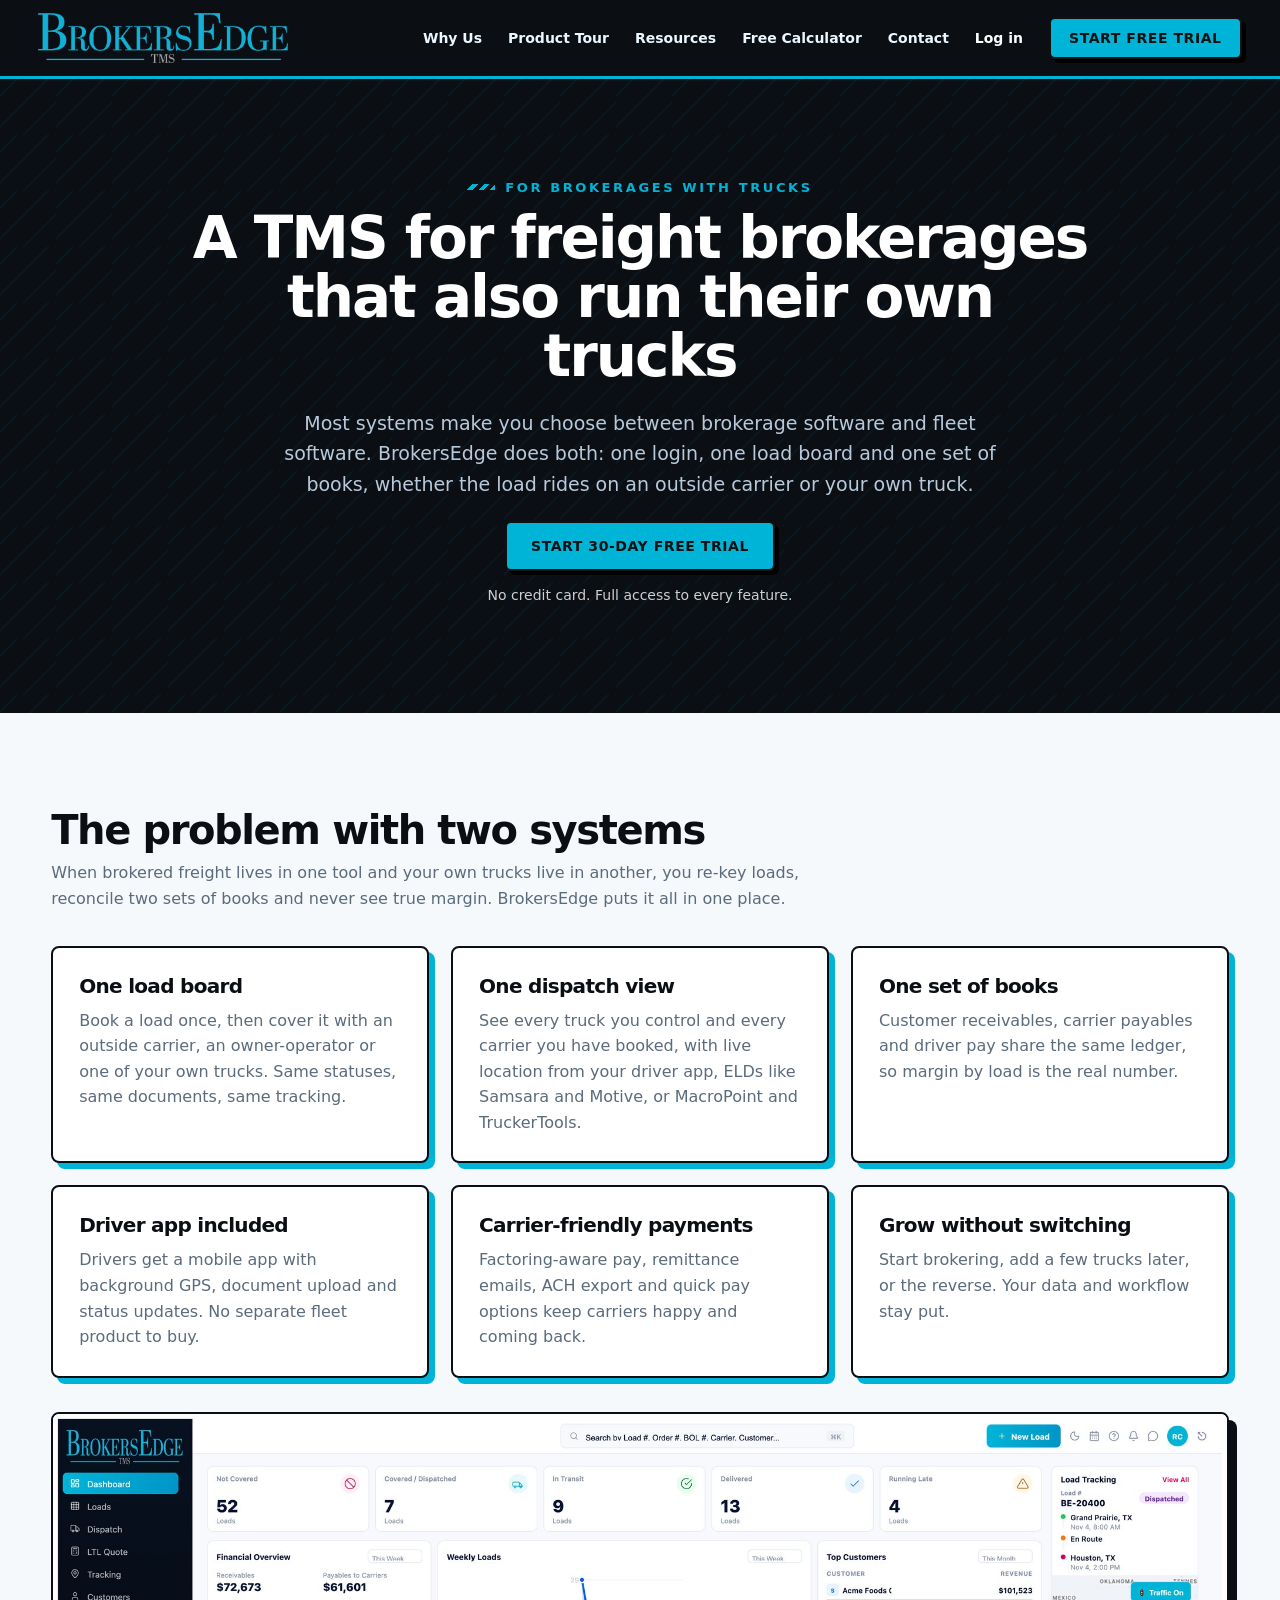
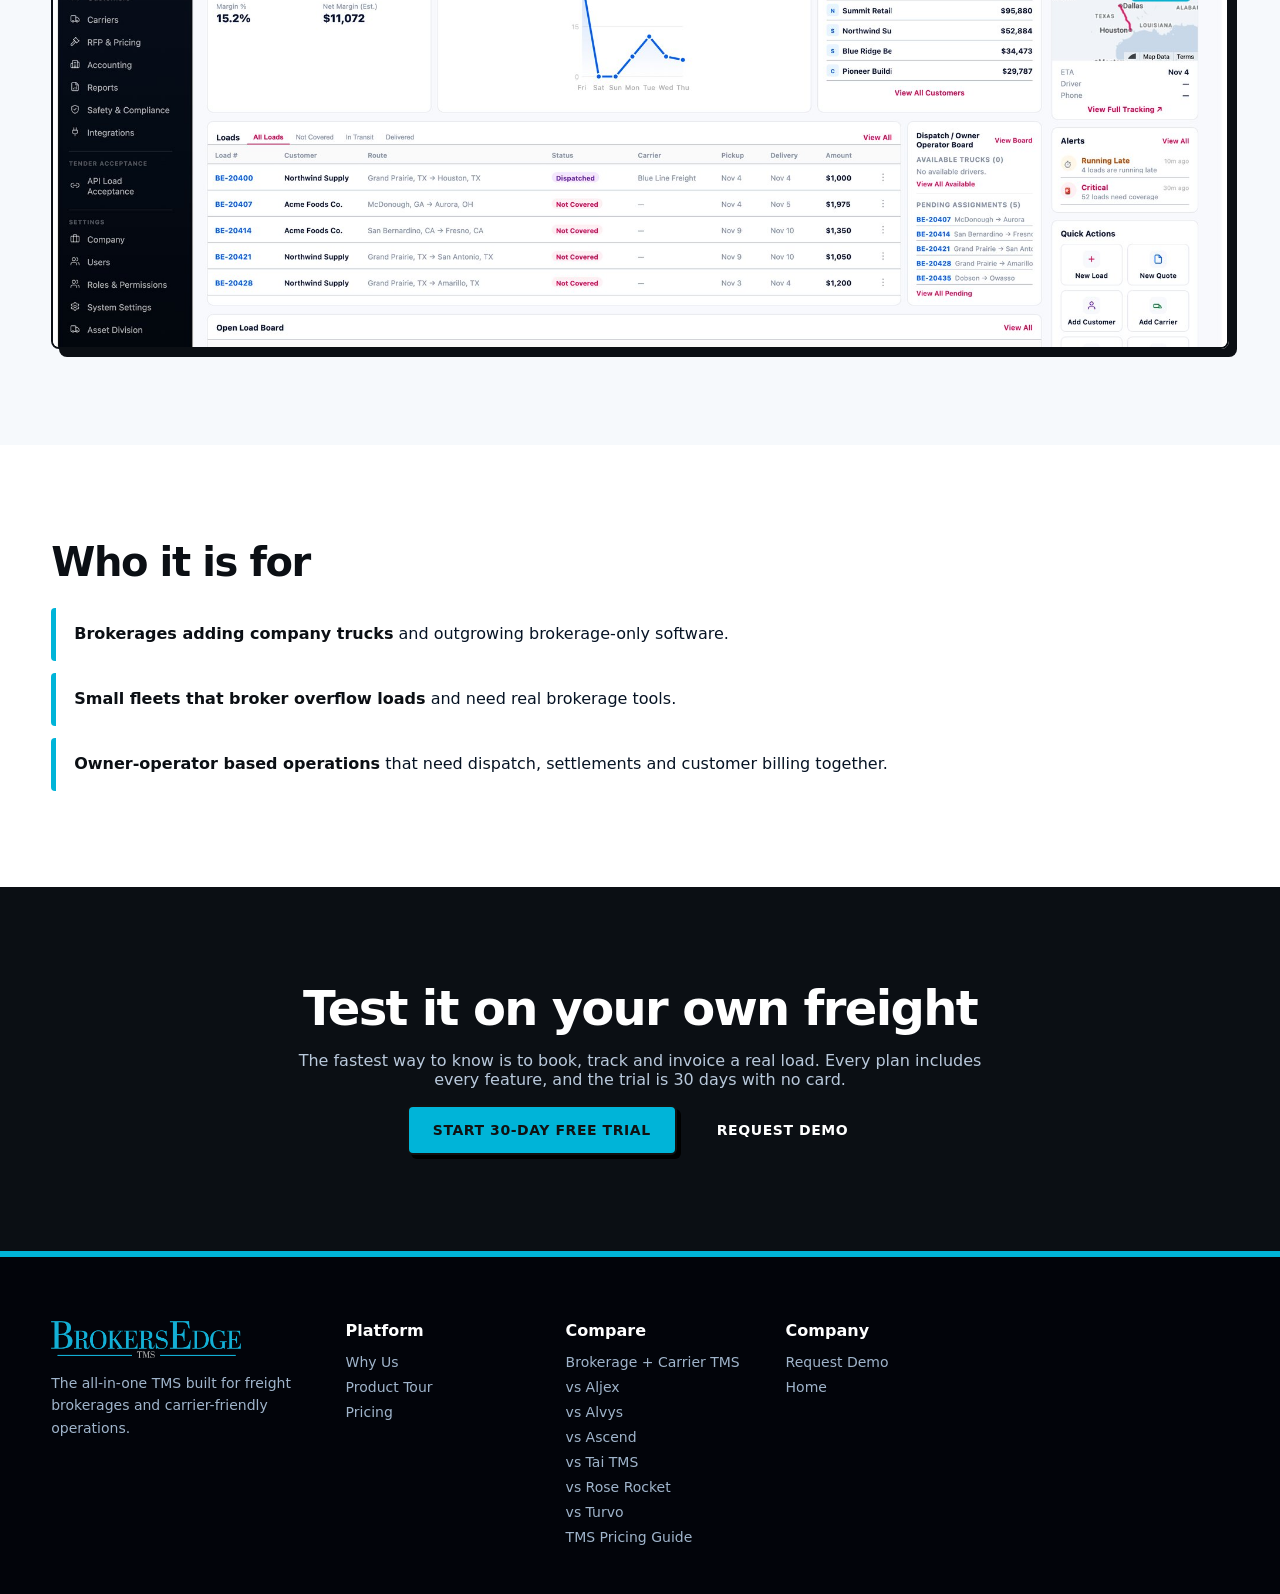
==== commit 2f048893: "Feature free calculator on homepage and nav" ====
--- a/brokerage-carrier-tms/index.html
+++ b/brokerage-carrier-tms/index.html
@@ -43,6 +43,7 @@
         <a href="/#why">Why Us</a>
         <a href="/#tour">Product Tour</a>
         <a href="/resources/">Resources</a>
+        <a href="/tools/broker-margin-calculator/">Free Calculator</a>
         <a href="/#contact">Contact</a>
         <a class="login" href="https://app.brokersedgetms.com/login">Log in</a>
         <a class="btn btn-primary" href="https://app.brokersedgetms.com/signup">Start Free Trial</a>
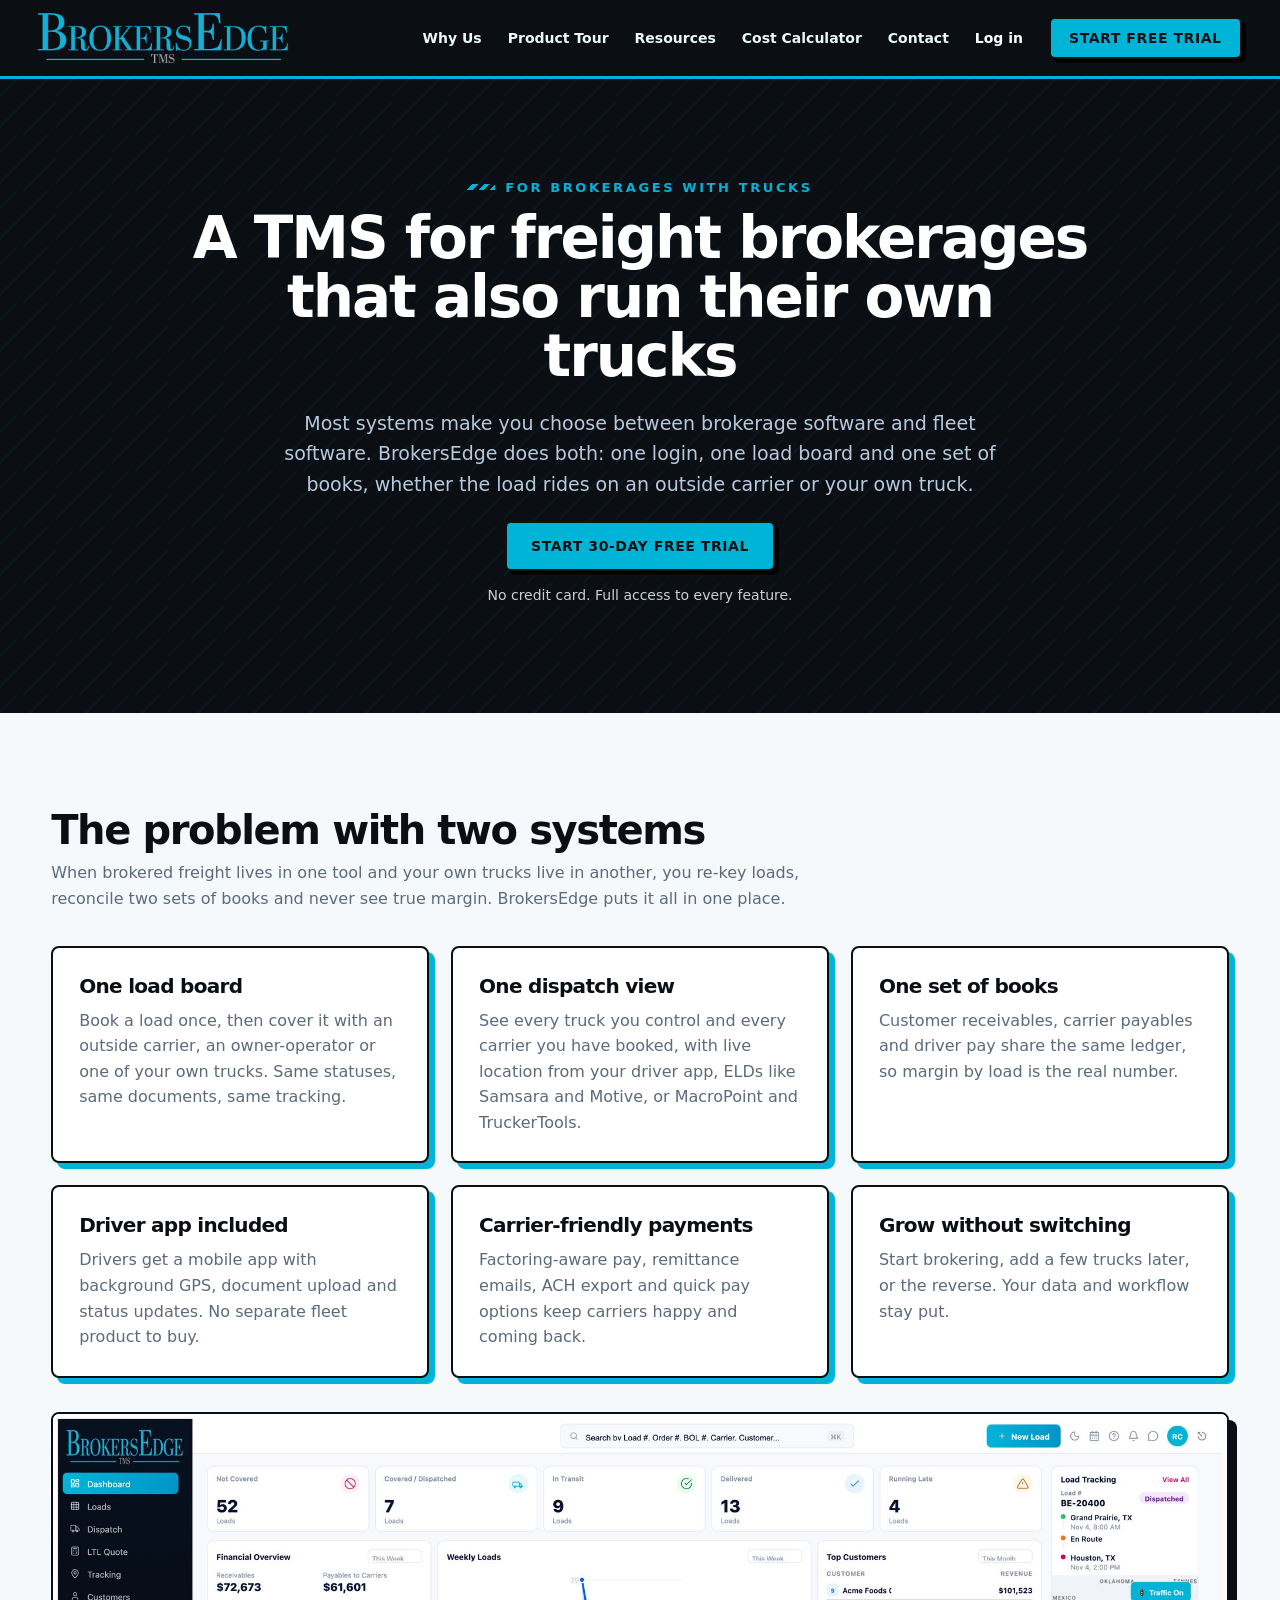
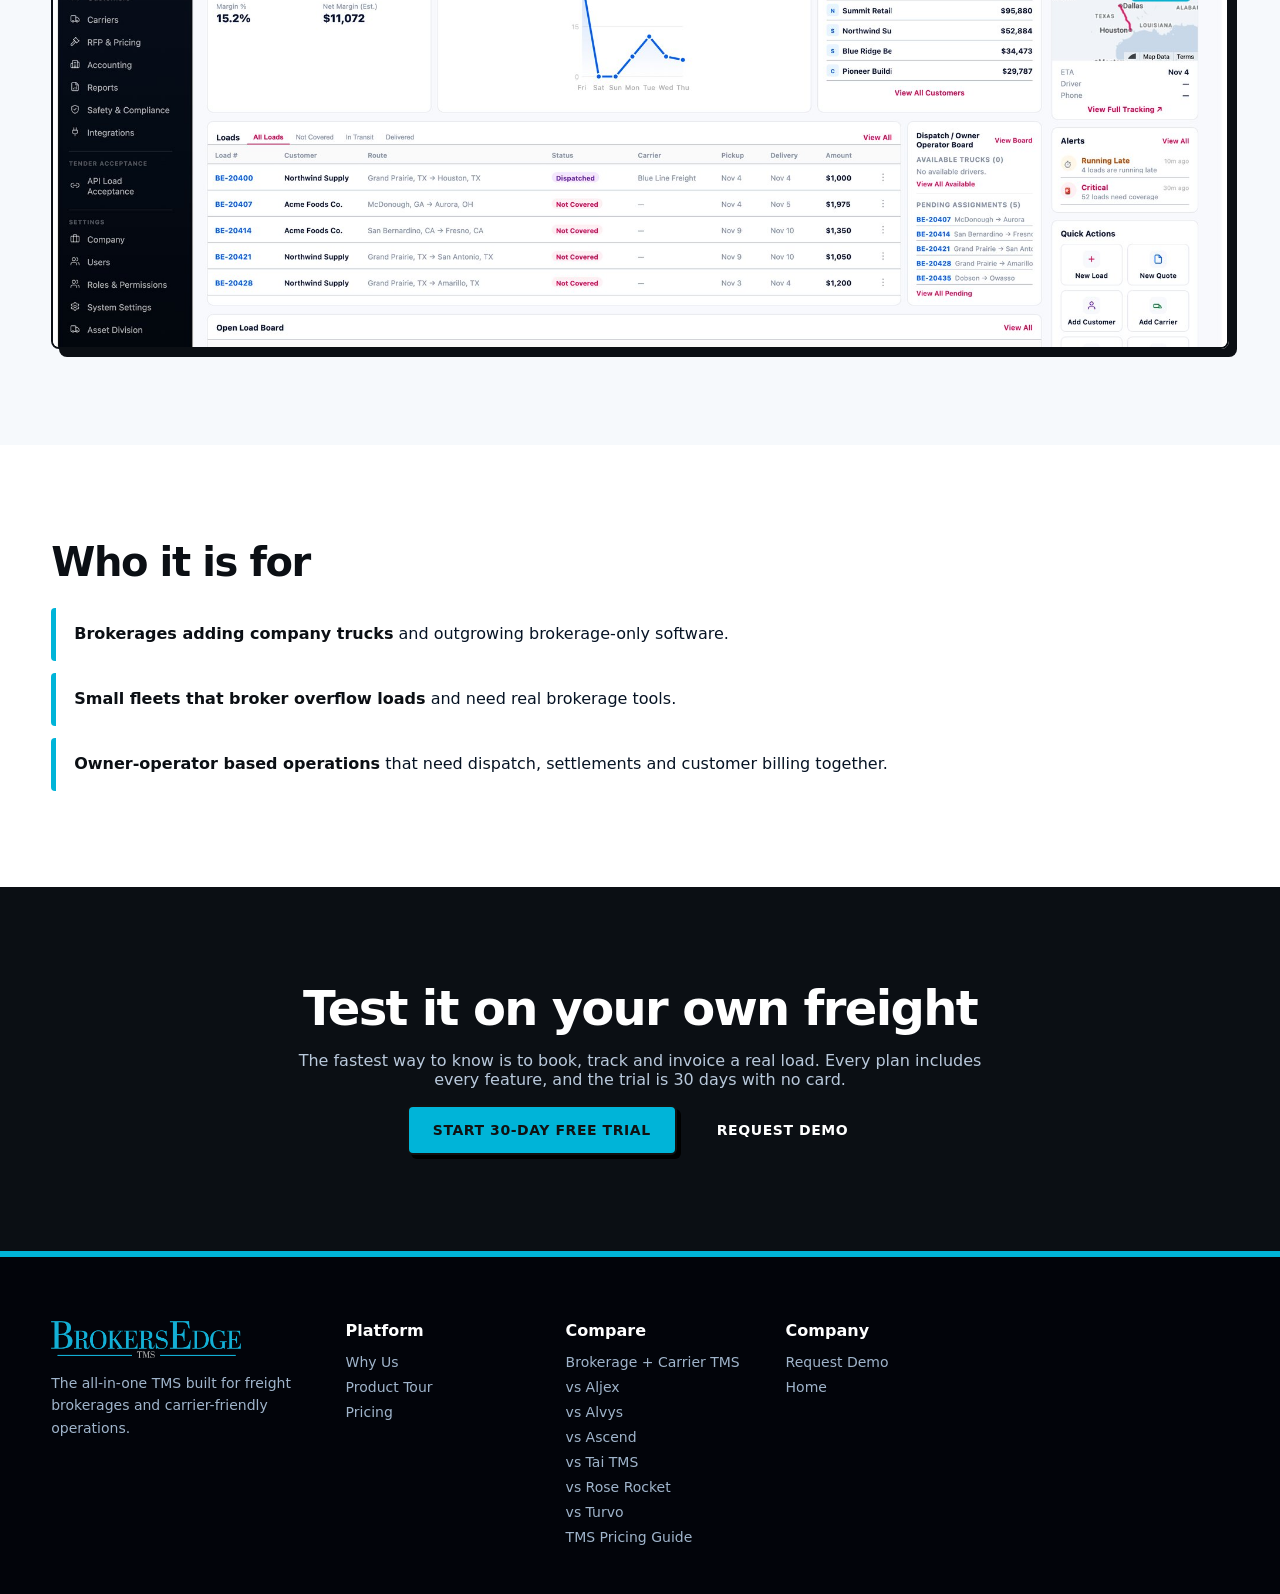
==== commit 49f98b1c: "Replace margin calculator with TMS cost savings calculator" ====
--- a/brokerage-carrier-tms/index.html
+++ b/brokerage-carrier-tms/index.html
@@ -43,7 +43,7 @@
         <a href="/#why">Why Us</a>
         <a href="/#tour">Product Tour</a>
         <a href="/resources/">Resources</a>
-        <a href="/tools/broker-margin-calculator/">Free Calculator</a>
+        <a href="/tools/tms-cost-calculator/">Cost Calculator</a>
         <a href="/#contact">Contact</a>
         <a class="login" href="https://app.brokersedgetms.com/login">Log in</a>
         <a class="btn btn-primary" href="https://app.brokersedgetms.com/signup">Start Free Trial</a>
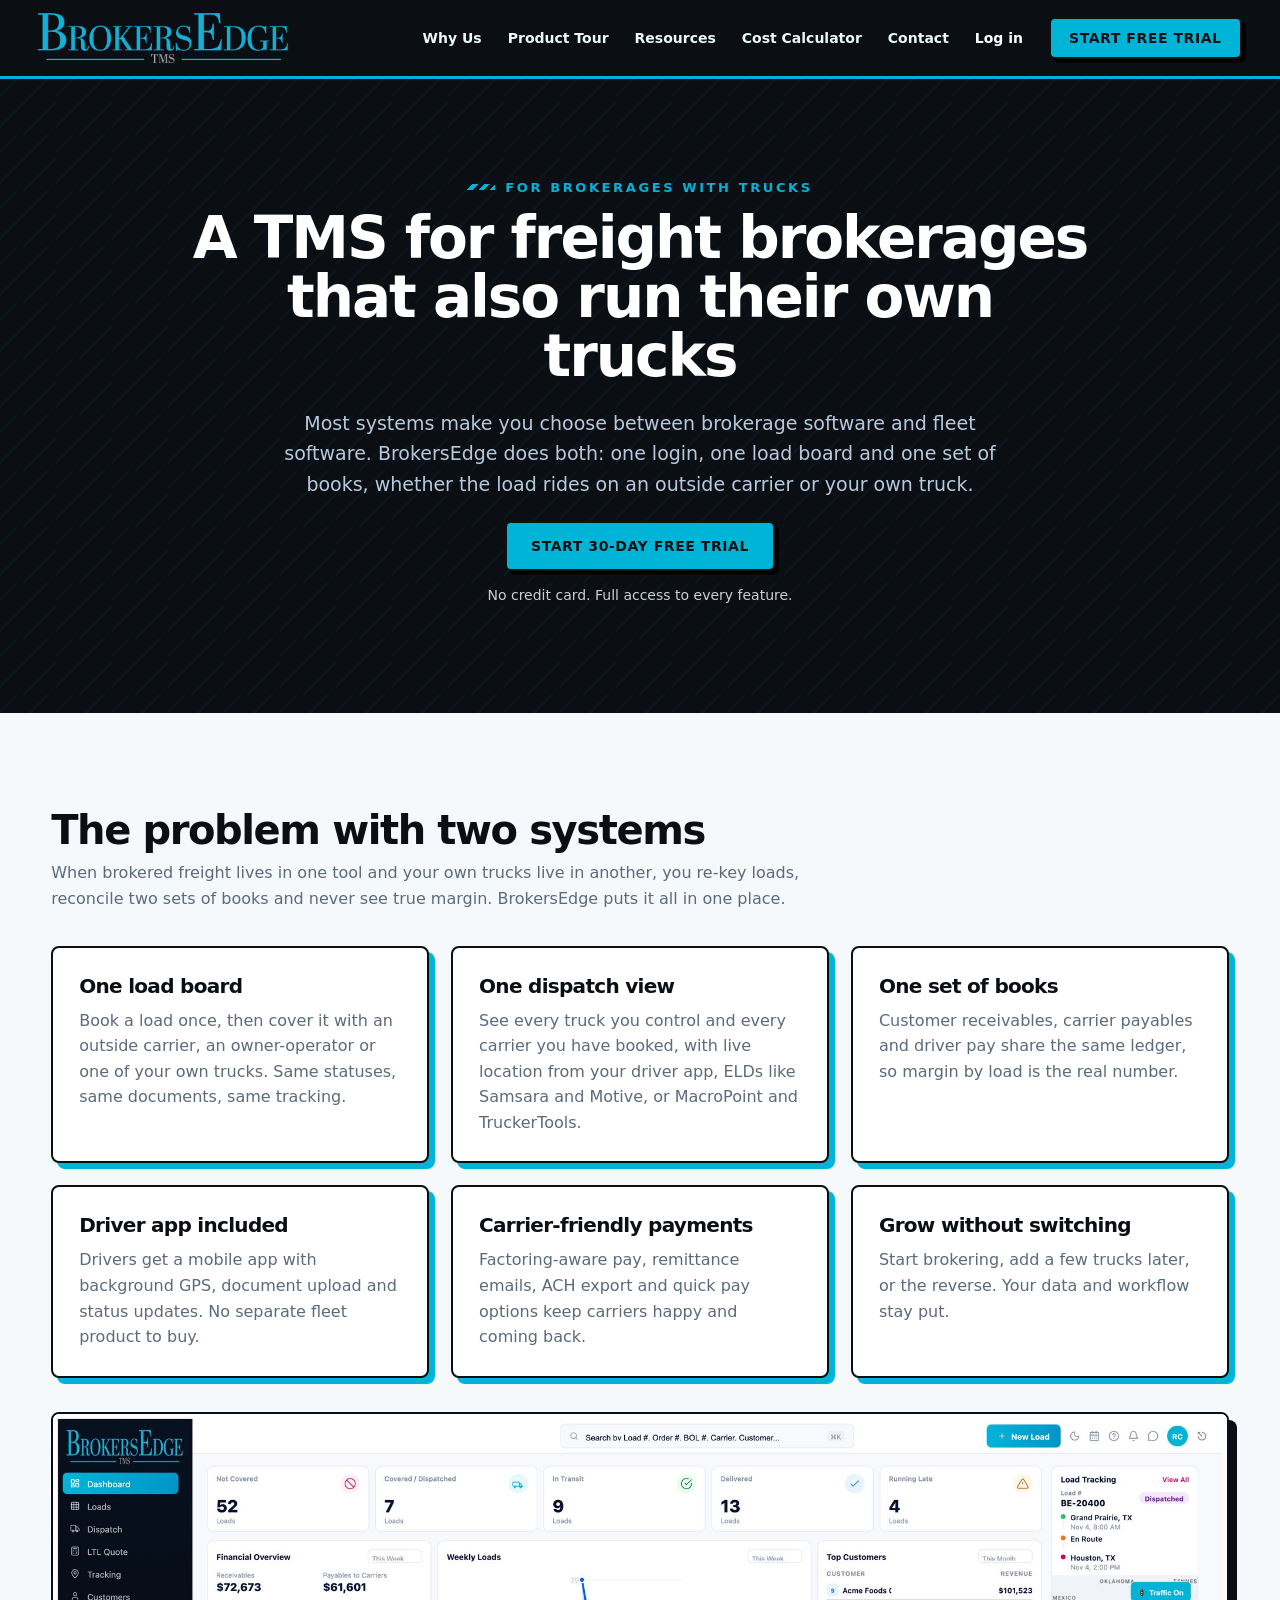
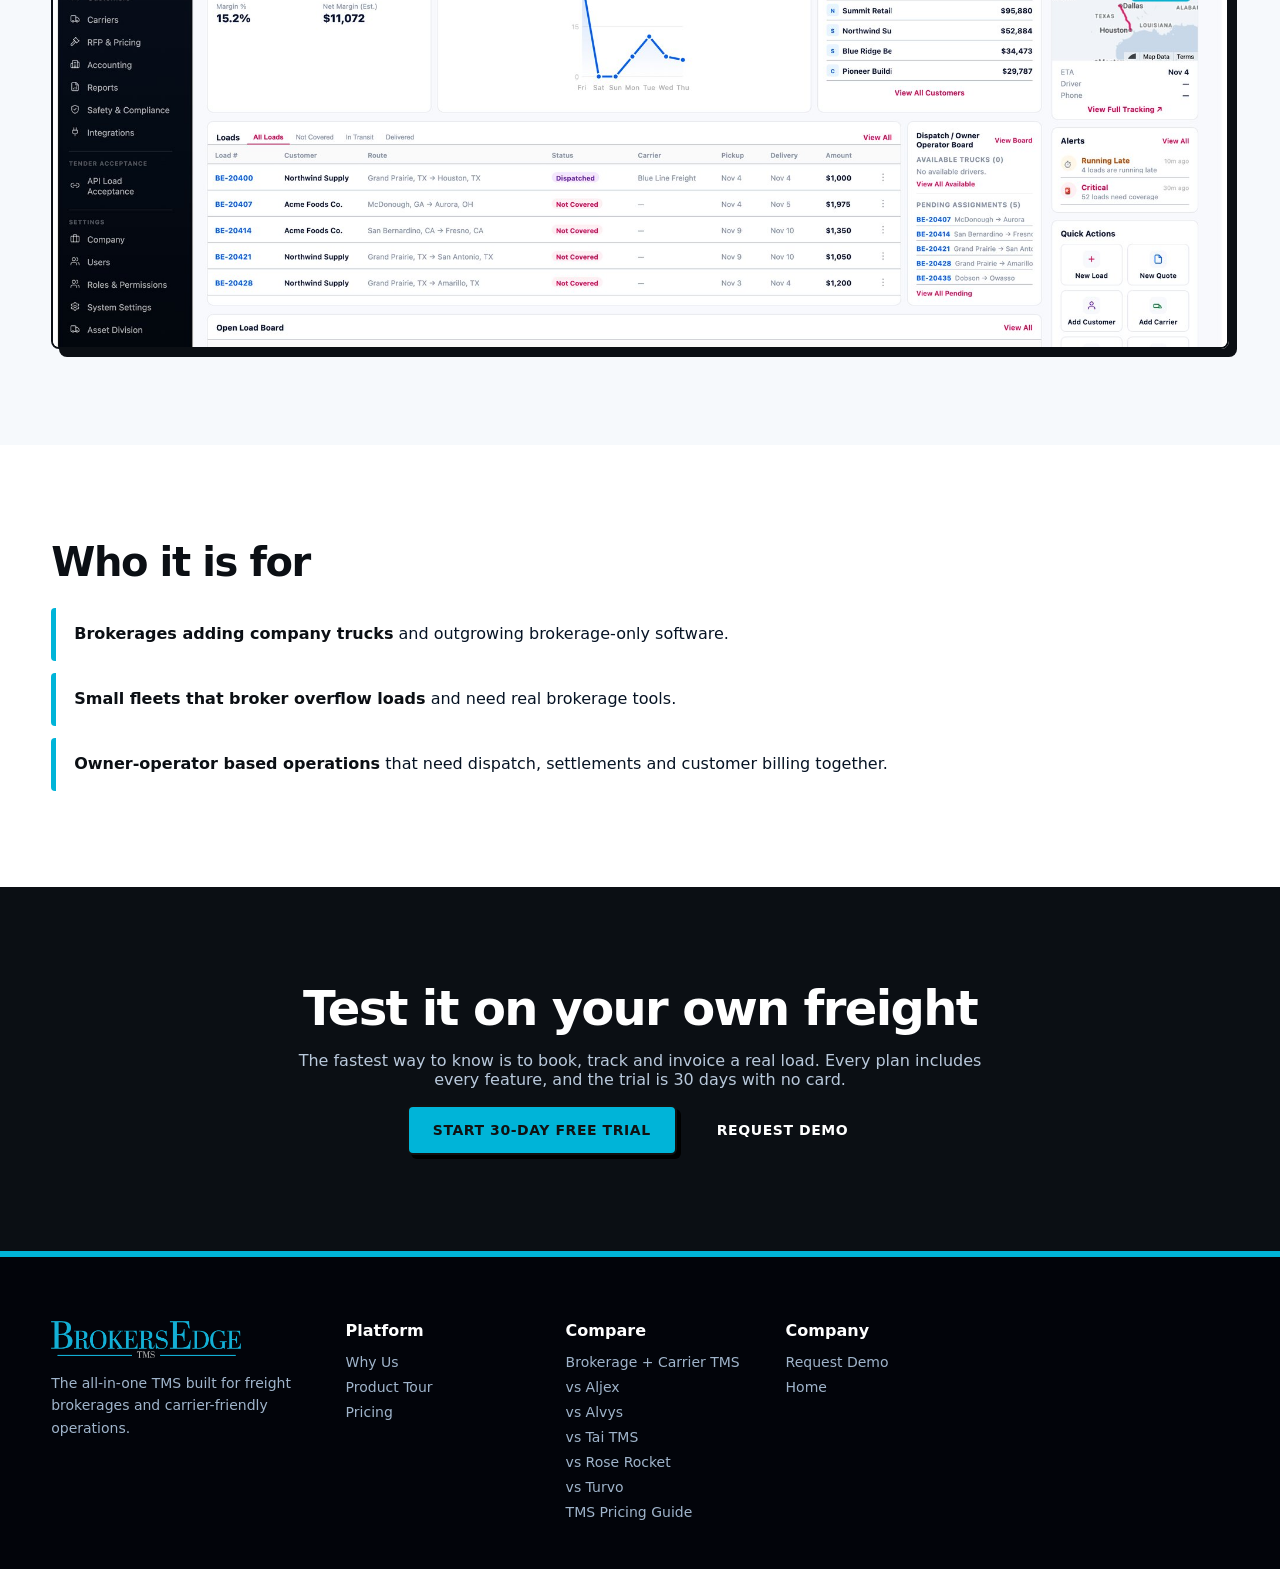
==== commit e45edf97: "Remove /vs/ascend comparison page and all links to it" ====
--- a/brokerage-carrier-tms/index.html
+++ b/brokerage-carrier-tms/index.html
@@ -6,8 +6,11 @@
   <title>TMS for Brokerages That Run Their Own Trucks | BrokersEdge TMS</title>
   <meta name="description" content="One TMS for freight brokerages that also run their own trucks: one load board, one dispatch view, one set of books, live tracking and a driver app." />
   <link rel="canonical" href="https://www.brokersedgetms.com/brokerage-carrier-tms/" />
-  <link rel="icon" type="image/png" href="/assets/brokersedge-logo-mark.png" />
-  <link rel="apple-touch-icon" href="/assets/brokersedge-logo-mark.png" />
+  <link rel="icon" type="image/svg+xml" href="/favicon.svg" />
+  <link rel="icon" type="image/png" sizes="32x32" href="/favicon-32x32.png" />
+  <link rel="icon" type="image/png" sizes="16x16" href="/favicon-16x16.png" />
+  <link rel="shortcut icon" href="/favicon.ico" />
+  <link rel="apple-touch-icon" sizes="180x180" href="/apple-touch-icon.png" />
 
   <meta property="og:type" content="website" />
   <meta property="og:site_name" content="BrokersEdge TMS" />
@@ -102,7 +105,7 @@
         <p>The all-in-one TMS built for freight brokerages and carrier-friendly operations.</p>
       </div>
       <div><h4>Platform</h4><a href="/#why">Why Us</a><a href="/#tour">Product Tour</a><a href="/#pricing">Pricing</a></div>
-      <div><h4>Compare</h4><a href="/brokerage-carrier-tms/">Brokerage + Carrier TMS</a><a href="/vs/aljex/">vs Aljex</a><a href="/vs/alvys/">vs Alvys</a><a href="/vs/ascend/">vs Ascend</a><a href="/vs/tai-tms/">vs Tai TMS</a><a href="/vs/rose-rocket/">vs Rose Rocket</a><a href="/vs/turvo/">vs Turvo</a><a href="/guides/tms-pricing/">TMS Pricing Guide</a></div>
+      <div><h4>Compare</h4><a href="/brokerage-carrier-tms/">Brokerage + Carrier TMS</a><a href="/vs/aljex/">vs Aljex</a><a href="/vs/alvys/">vs Alvys</a><a href="/vs/tai-tms/">vs Tai TMS</a><a href="/vs/rose-rocket/">vs Rose Rocket</a><a href="/vs/turvo/">vs Turvo</a><a href="/guides/tms-pricing/">TMS Pricing Guide</a></div>
       <div><h4>Company</h4><a href="/#contact">Request Demo</a><a href="/">Home</a></div>
     </div>
   </footer>
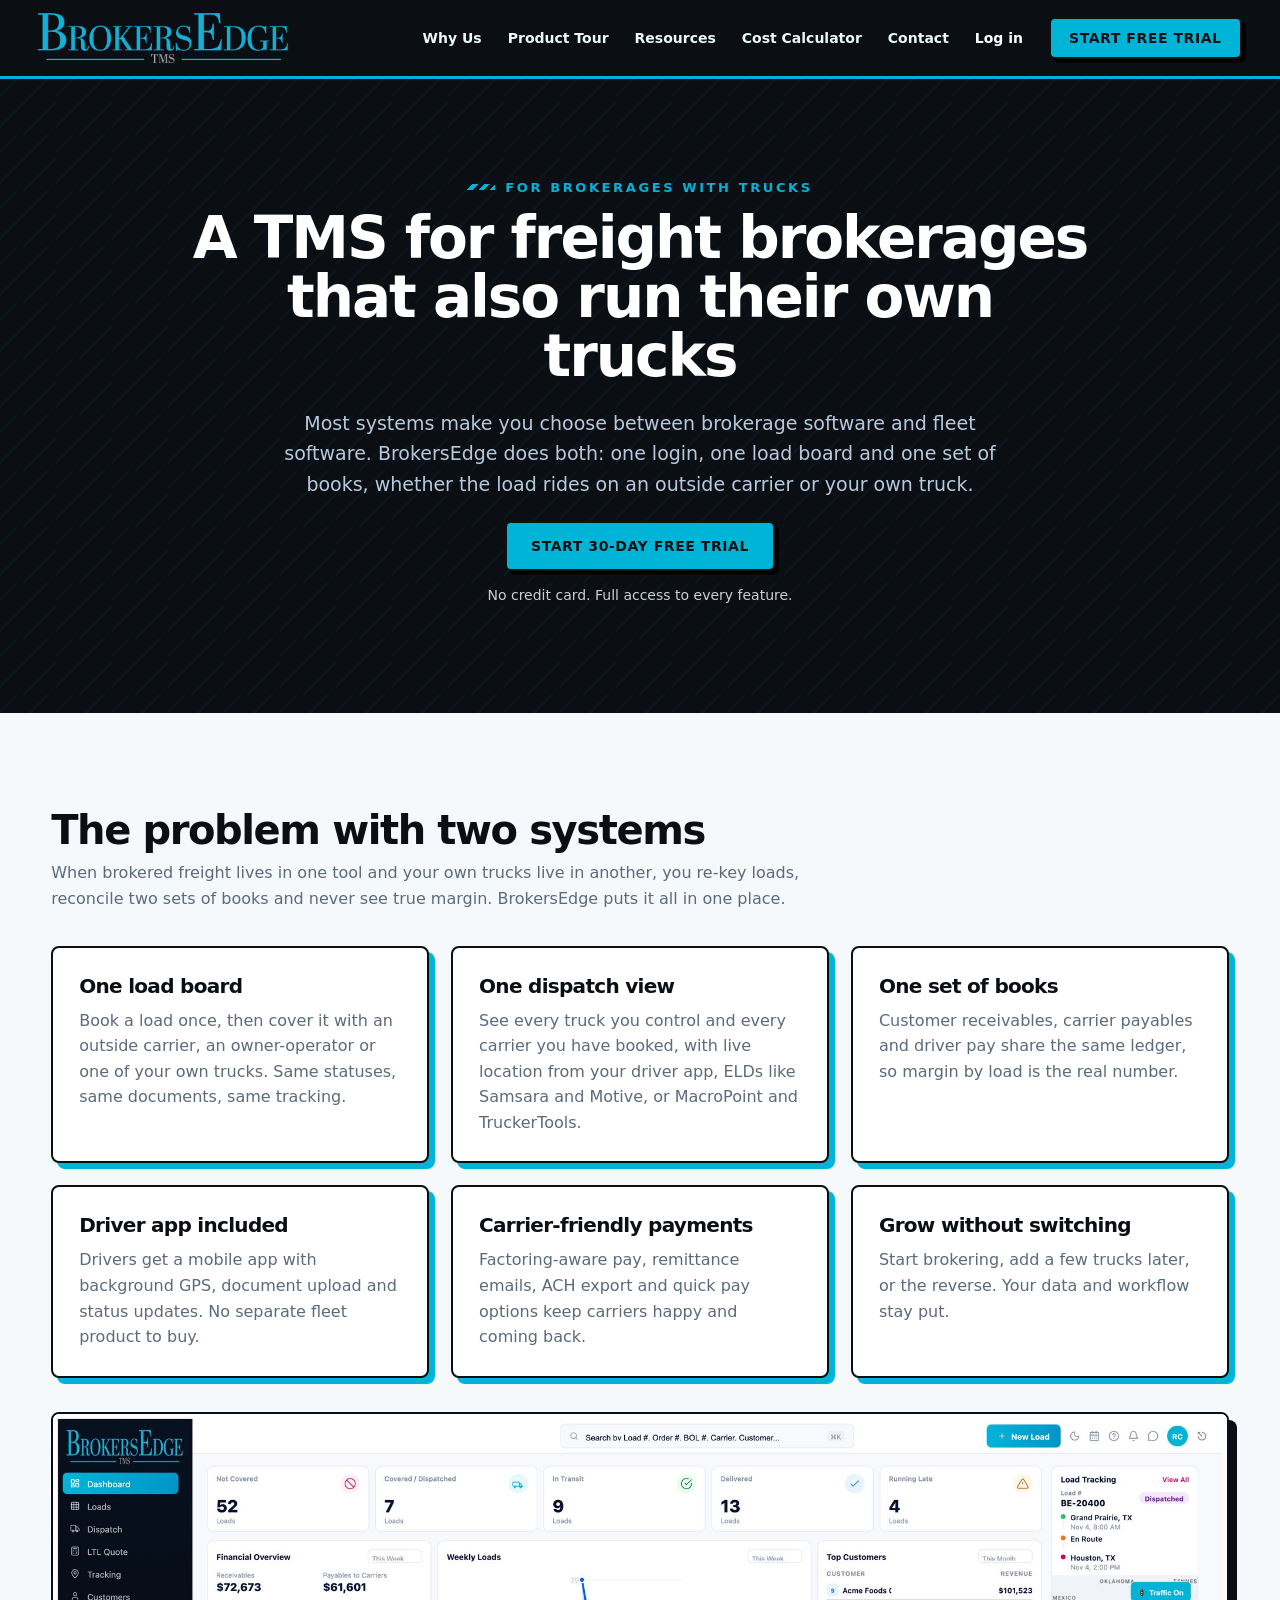
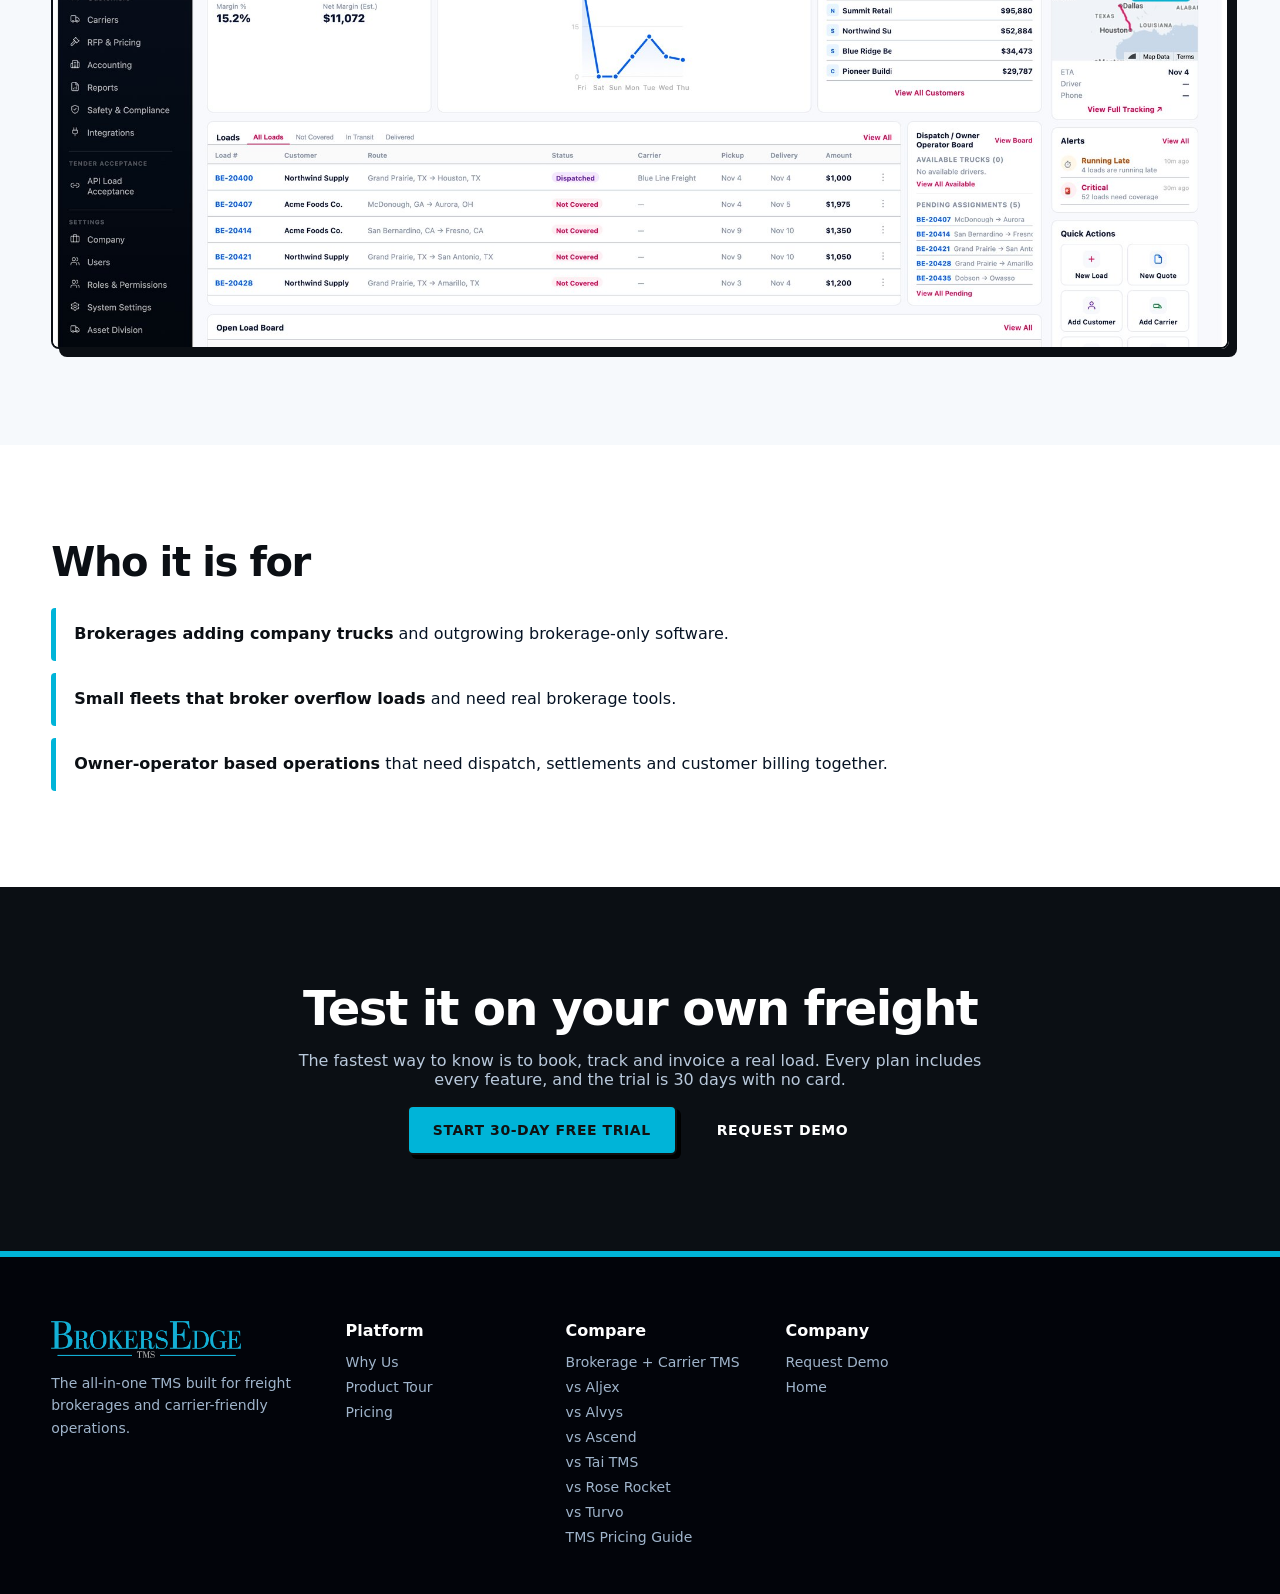
==== commit 98775df7: "Revert "Remove /vs/ascend comparison page and all links to it" This reverts commit e45edf97a37237bbd" ====
--- a/brokerage-carrier-tms/index.html
+++ b/brokerage-carrier-tms/index.html
@@ -105,7 +105,7 @@
         <p>The all-in-one TMS built for freight brokerages and carrier-friendly operations.</p>
       </div>
       <div><h4>Platform</h4><a href="/#why">Why Us</a><a href="/#tour">Product Tour</a><a href="/#pricing">Pricing</a></div>
-      <div><h4>Compare</h4><a href="/brokerage-carrier-tms/">Brokerage + Carrier TMS</a><a href="/vs/aljex/">vs Aljex</a><a href="/vs/alvys/">vs Alvys</a><a href="/vs/tai-tms/">vs Tai TMS</a><a href="/vs/rose-rocket/">vs Rose Rocket</a><a href="/vs/turvo/">vs Turvo</a><a href="/guides/tms-pricing/">TMS Pricing Guide</a></div>
+      <div><h4>Compare</h4><a href="/brokerage-carrier-tms/">Brokerage + Carrier TMS</a><a href="/vs/aljex/">vs Aljex</a><a href="/vs/alvys/">vs Alvys</a><a href="/vs/ascend/">vs Ascend</a><a href="/vs/tai-tms/">vs Tai TMS</a><a href="/vs/rose-rocket/">vs Rose Rocket</a><a href="/vs/turvo/">vs Turvo</a><a href="/guides/tms-pricing/">TMS Pricing Guide</a></div>
       <div><h4>Company</h4><a href="/#contact">Request Demo</a><a href="/">Home</a></div>
     </div>
   </footer>
